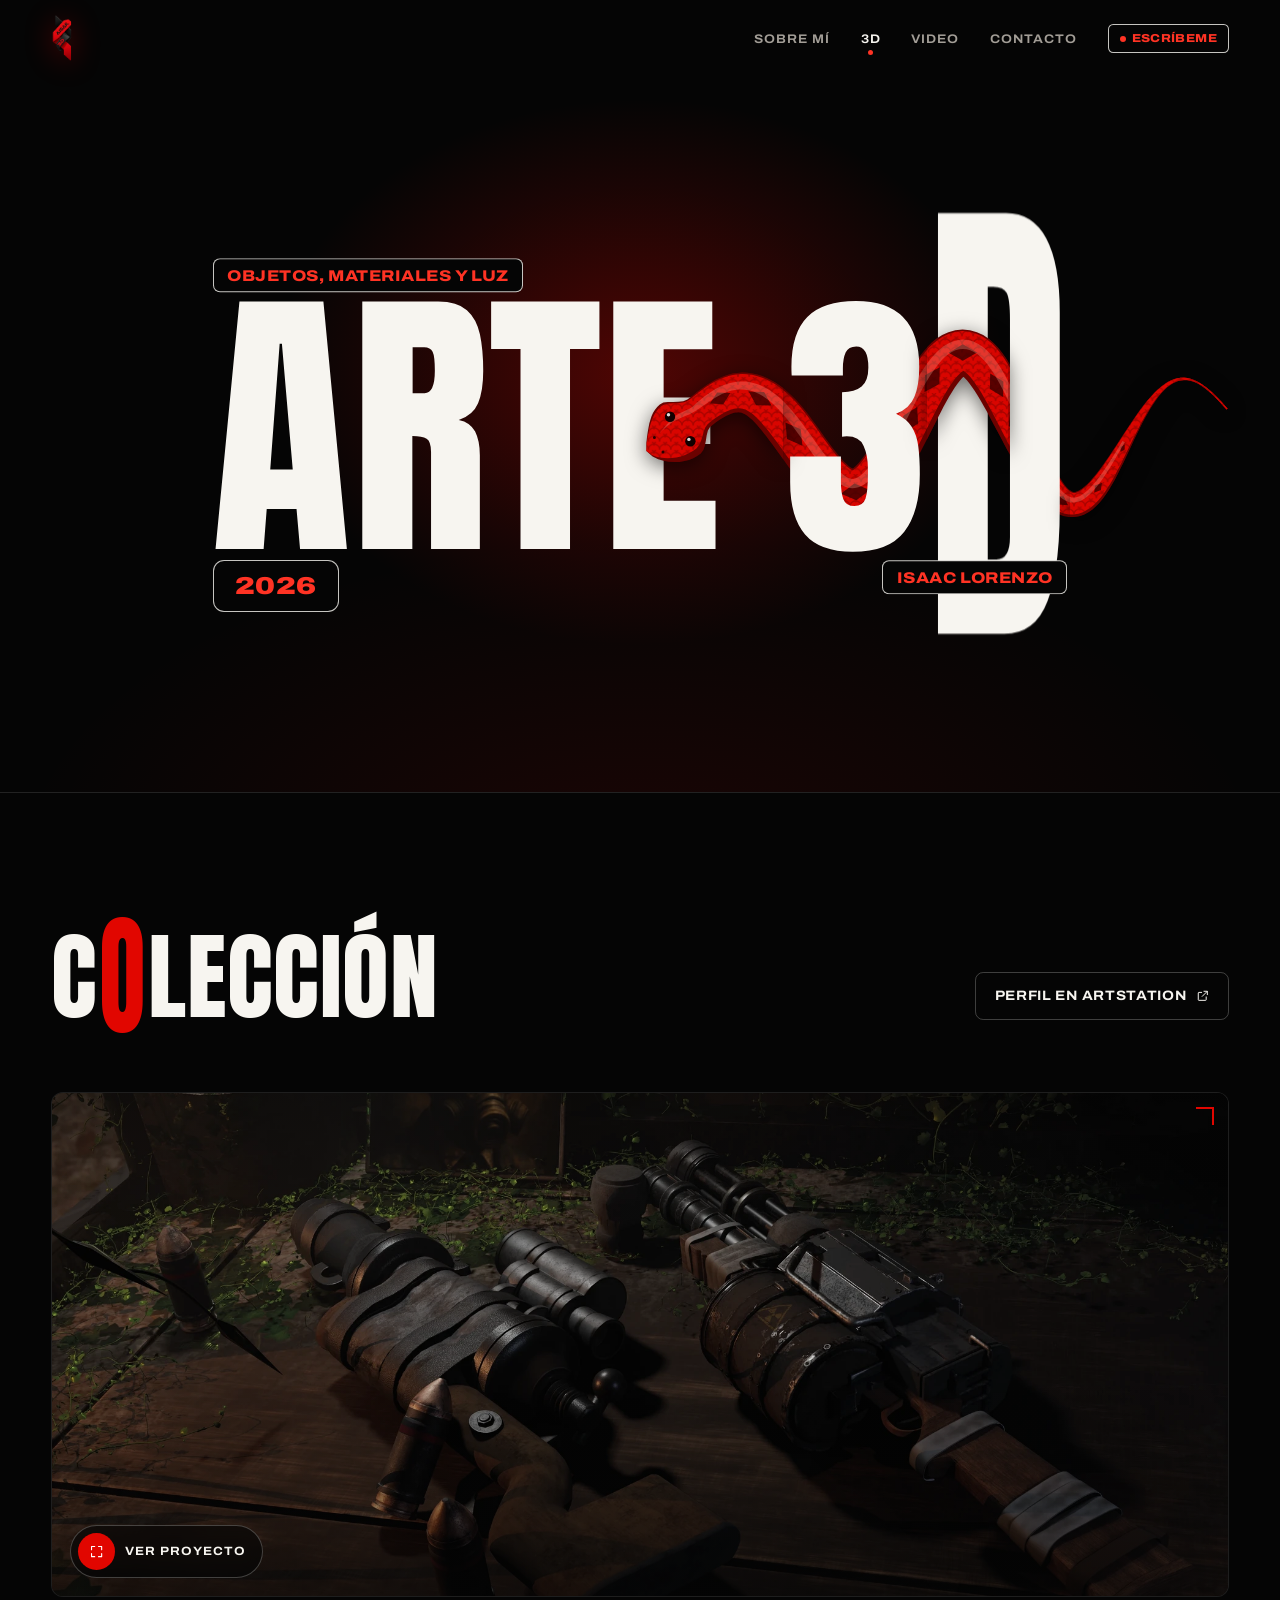
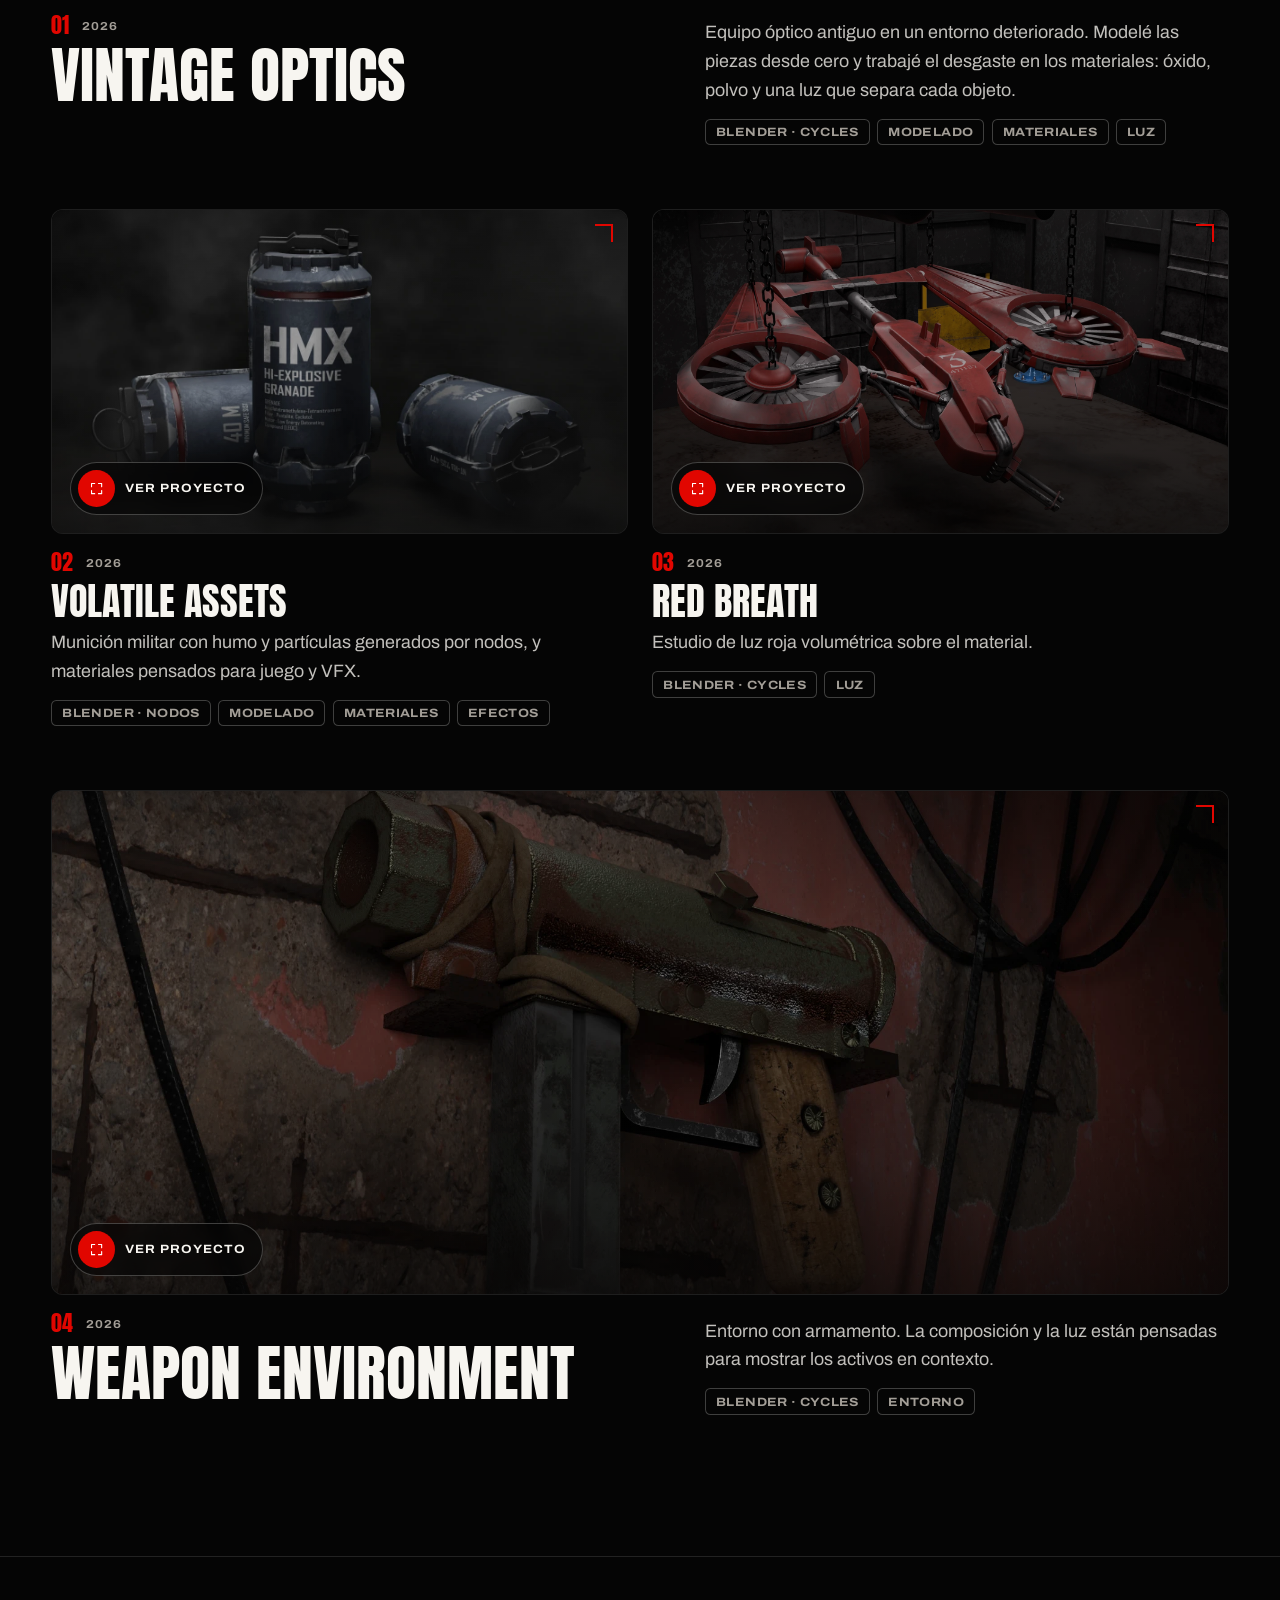
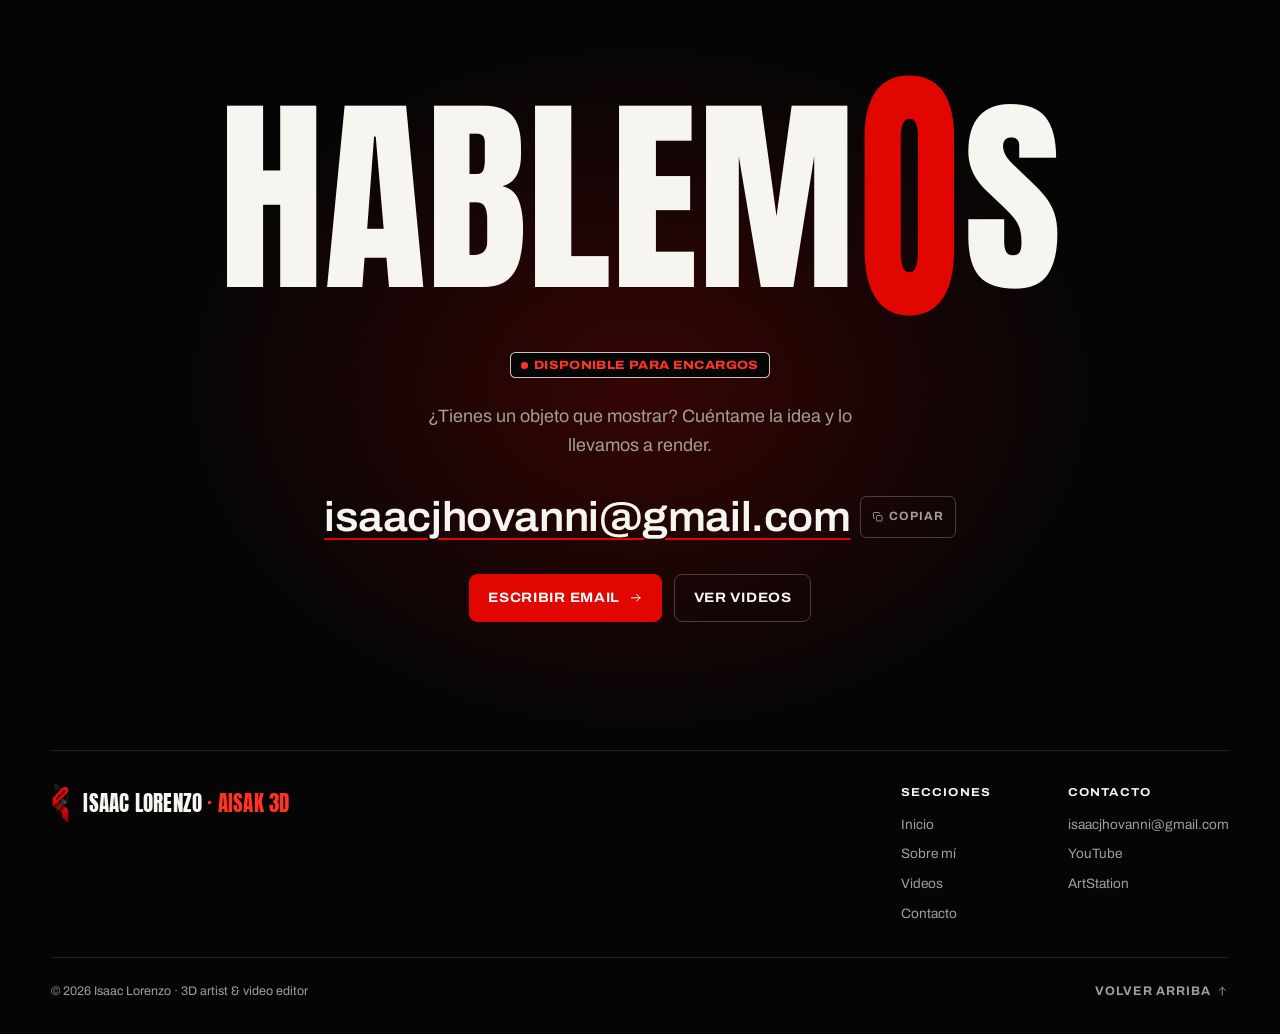
==== 3d.html @ 0a852e7e "Proyectos al instante y CSS/JS versionados - La web lee data/projects.json desde la API de GitHub: l" ====
<!DOCTYPE html>
<html lang="es">
<head>
<meta charset="UTF-8" />
<meta name="viewport" content="width=device-width, initial-scale=1" />
<title>Arte 3D — Isaac Lorenzo | AISAK 3D</title>
<meta name="description" content="Arte 3D de Isaac Lorenzo (AISAK 3D): renders de objetos, materiales e iluminación hechos en Blender." />
<meta name="theme-color" content="#050505" />
<meta property="og:type" content="website" />
<meta property="og:title" content="Arte 3D — Isaac Lorenzo" />
<meta property="og:description" content="Objetos, materiales y luz. Renders de AISAK 3D." />
<link rel="icon" type="image/png" href="assets/favicon.png" />
<link rel="preconnect" href="https://fonts.googleapis.com" />
<link rel="preconnect" href="https://fonts.gstatic.com" crossorigin />
<link href="https://fonts.googleapis.com/css2?family=Anton&display=block" rel="stylesheet" />
<link href="https://fonts.googleapis.com/css2?family=Archivo:wdth,wght@62..125,100..900&display=swap" rel="stylesheet" />
<link rel="stylesheet" href="styles.css?v=5" />
</head>
<body>

<svg width="0" height="0" style="position:absolute" aria-hidden="true" focusable="false">
  <symbol id="i-arrow" viewBox="0 0 24 24"><path d="M4.5 12h15M13.5 6l6 6-6 6"/></symbol>
  <symbol id="i-up" viewBox="0 0 24 24"><path d="M12 19.5v-15M6 10.5l6-6 6 6"/></symbol>
  <symbol id="i-ext" viewBox="0 0 24 24"><path d="M14 4h6v6M20 4l-9 9M18 14v5a1 1 0 0 1-1 1H5a1 1 0 0 1-1-1V7a1 1 0 0 1 1-1h5"/></symbol>
  <symbol id="i-copy" viewBox="0 0 24 24"><rect x="9" y="9" width="11" height="11" rx="2"/><path d="M5 15H4.5A1.5 1.5 0 0 1 3 13.5v-9A1.5 1.5 0 0 1 4.5 3h9A1.5 1.5 0 0 1 15 4.5V5"/></symbol>
  <symbol id="i-play" viewBox="0 0 24 24"><path d="M7.5 4.8v14.4L19.5 12z"/></symbol>
  <symbol id="i-expand" viewBox="0 0 24 24"><path d="M4 9V4h5M20 9V4h-5M4 15v5h5M20 15v5h-5"/></symbol>
  <symbol id="i-close" viewBox="0 0 24 24"><path d="M6 6l12 12M18 6L6 18"/></symbol>
  <symbol id="i-prev" viewBox="0 0 24 24"><path d="M14.5 6l-6 6 6 6"/></symbol>
  <symbol id="i-next" viewBox="0 0 24 24"><path d="M9.5 6l6 6-6 6"/></symbol>
  <symbol id="i-check" viewBox="0 0 24 24"><path d="M5 12.5l4.5 4.5L19 7.5"/></symbol>
</svg>

<a class="skip-link" href="#main">Saltar al contenido</a>

<header class="hdr" id="hdr">
  <a class="hdr__mark" href="index.html" aria-label="Isaac Lorenzo — inicio">
    <img src="assets/logo-sm.png" alt="" width="23" height="46" />
  </a>
  <nav aria-label="Principal">
    <ul class="hdr__nav">
      <li><a class="hdr__link" href="index.html#sobre-mi">Sobre mí</a></li>
      <li><a class="hdr__link is-active" href="3d.html" aria-current="page">3D</a></li>
      <li><a class="hdr__link" href="videos.html">Video</a></li>
      <li><a class="hdr__link" href="#contacto">Contacto</a></li>
      <li><a class="pill hdr__cta" href="#contacto"><span class="pill__dot" aria-hidden="true"></span>Escríbeme</a></li>
    </ul>
  </nav>
</header>

<main id="main">

  <section id="top" class="cover cover--sub" aria-labelledby="sub-title">
    <h1 id="sub-title" class="poster" data-snake style="--poster-w: 2.98" aria-label="Arte 3D">
      <span class="poster__word" aria-hidden="true">
        <span class="ch" style="--i:0">A</span><span class="ch" style="--i:1">R</span><span class="ch" style="--i:2">T</span><span class="ch" style="--i:3">E</span><span class="ch ch--space"></span><span class="ch" style="--i:4">3</span><span class="ch ch--tall" style="--i:5">D</span>
      </span>
      <span class="pill poster__pill poster__pill--tl" aria-hidden="true">Objetos, materiales y luz</span>
      <span class="pill pill--year poster__pill poster__pill--bl" aria-hidden="true" data-year>2026</span>
      <span class="pill poster__pill poster__pill--br" aria-hidden="true">Isaac Lorenzo</span>
    </h1>
  </section>

  <!-- RENDERS: se cargan de data/projects.json (añádelos desde admin.html) -->
  <section id="renders" class="section" aria-labelledby="renders-title">
    <div class="wrap">
      <div class="sec-head">
        <h2 id="renders-title" class="title">C<span class="tall">o</span>lección</h2>
        <div class="sec-head__side">
          <a class="btn" href="https://www.artstation.com/isazz_jv" target="_blank" rel="noopener">Perfil en ArtStation <svg class="icon" aria-hidden="true"><use href="#i-ext"/></svg><span class="sr-only">(abre en una pestaña nueva)</span></a>
        </div>
      </div>
      <div class="filters" data-filters="3d" role="group" aria-label="Filtrar por categoría" hidden></div>
      <div class="works" data-projects="3d"><noscript><p class="works-empty">Activa JavaScript para ver los proyectos, o míralos en <a href="https://www.youtube.com/@Ekko-Sound">YouTube</a> y <a href="https://www.artstation.com/isazz_jv">ArtStation</a>.</p></noscript></div>
    </div>
  </section>

  <section id="contacto" class="contact" aria-labelledby="contact-title">
    <div class="wrap">
      <h2 id="contact-title" class="contact__title">Hablem<span class="tall">o</span>s</h2>
      <div class="contact__body">
        <span class="pill"><span class="pill__dot" aria-hidden="true"></span>Disponible para encargos</span>
        <p>¿Tienes un objeto que mostrar? Cuéntame la idea y lo llevamos a render.</p>
        <div class="mail">
          <a class="mail__link" href="mailto:isaacjhovanni@gmail.com">isaacjhovanni@gmail.com</a>
          <button class="copy" type="button" data-copy="isaacjhovanni@gmail.com"><svg class="icon" aria-hidden="true"><use href="#i-copy"/></svg><span data-copy-label aria-live="polite">Copiar</span></button>
        </div>
        <div class="btn-row">
          <a class="btn btn--red" href="mailto:isaacjhovanni@gmail.com?subject=Pieza%203D%20para%20Isaac">Escribir email <svg class="icon" aria-hidden="true"><use href="#i-arrow"/></svg></a>
          <a class="btn" href="videos.html">Ver videos</a>
        </div>
      </div>
      <footer class="foot">
        <div class="foot__top">
          <a class="foot__brand" href="#top"><img src="assets/logo-sm.png" alt="" width="20" height="40" /><span>Isaac Lorenzo <span>· AISAK 3D</span></span></a>
          <div class="foot__cols">
            <nav class="foot__col" aria-label="Secciones">
              <h2>Secciones</h2>
              <a href="index.html">Inicio</a><a href="index.html#sobre-mi">Sobre mí</a><a href="videos.html">Videos</a><a href="#contacto">Contacto</a>
            </nav>
            <div class="foot__col">
              <h2>Contacto</h2>
              <a href="mailto:isaacjhovanni@gmail.com">isaacjhovanni@gmail.com</a>
              <a href="https://www.youtube.com/@Ekko-Sound" target="_blank" rel="noopener">YouTube</a>
              <a href="https://www.artstation.com/isazz_jv" target="_blank" rel="noopener">ArtStation</a>
            </div>
          </div>
        </div>
        <div class="foot__bottom">
          <span>© <span data-year>2026</span> Isaac Lorenzo · 3D artist &amp; video editor</span>
          <a class="foot__up" href="#top">Volver arriba <svg class="icon" aria-hidden="true"><use href="#i-up"/></svg></a>
        </div>
      </footer>
    </div>
  </section>

</main>

<script src="assets/site.js?v=5" defer></script>
<script src="assets/projects.js?v=5" defer></script>
</body>
</html>
---- styles.css ----
/* ============================================================
   AISAK 3D — Estilo compartido (estética póster)
   Negro + resplandor rojo + Anton ultracondensada + píldoras.
   Ver DESIGN.md para tokens y firma visual.
   ============================================================ */
:root {
  --bg:       #050505;
  --surface:  #0e0e0e;
  --surface-2:#151515;
  --fg:       #F7F5F0;
  --muted:    #A39E97;
  --red:      #E10600;
  --red-ink:  #FF3324;
  --red-deep: #5c0300;
  --line:     rgba(247, 245, 240, .12);
  --line-2:   rgba(247, 245, 240, .24);

  --f-display: 'Anton', 'Archivo', sans-serif;
  --f-body:    'Archivo', system-ui, sans-serif;

  --gutter: clamp(1rem, 4vw, 3.5rem);
  --max: 1440px;
  --r: 12px;
  --ease: cubic-bezier(.16, 1, .3, 1);
  --hdr-h: 76px;
}

*, *::before, *::after { box-sizing: border-box; margin: 0; padding: 0; }
[hidden] { display: none !important; }
html { scroll-behavior: smooth; scroll-padding-top: var(--hdr-h); color-scheme: dark; }
body {
  background: var(--bg);
  color: var(--fg);
  font-family: var(--f-body);
  font-size: clamp(1rem, .96rem + .2vw, 1.125rem);
  line-height: 1.6;
  -webkit-font-smoothing: antialiased;
  overflow-x: clip;
}
a { color: inherit; text-decoration: none; }
button { font: inherit; color: inherit; background: none; border: 0; cursor: pointer; }
img, svg, video, iframe { display: block; max-width: 100%; }
ul, ol { list-style: none; }
::selection { background: var(--red); color: #fff; }
:focus-visible { outline: 2px solid var(--red-ink); outline-offset: 3px; border-radius: 4px; }
html { scrollbar-color: #3a3a3a var(--bg); }
::-webkit-scrollbar { width: 10px; }
::-webkit-scrollbar-track { background: var(--bg); }
::-webkit-scrollbar-thumb { background: #2c2c2c; border-radius: 10px; border: 2px solid var(--bg); }
::-webkit-scrollbar-thumb:hover { background: var(--red-deep); }

.icon { width: 1em; height: 1em; flex: none; fill: none; stroke: currentColor; stroke-width: 1.75; stroke-linecap: round; stroke-linejoin: round; }
.icon--fill { fill: currentColor; stroke: none; }
.sr-only { position: absolute; width: 1px; height: 1px; overflow: hidden; clip: rect(0 0 0 0); white-space: nowrap; }
.skip-link {
  position: absolute; left: 1rem; top: -4rem; z-index: 100;
  background: var(--red); color: #fff; padding: .7rem 1rem; border-radius: 8px;
  font-weight: 700; font-size: .85rem; text-transform: uppercase; letter-spacing: .06em;
}
.skip-link:focus { top: 1rem; }

.wrap { width: 100%; max-width: var(--max); margin-inline: auto; }

/* ============ PÍLDORAS Y BOTONES ============ */
.pill {
  display: inline-flex; align-items: center; gap: .5em;
  padding: .55em .85em .5em;
  border: 1px solid rgba(247, 245, 240, .8);
  border-radius: .45em;
  background: var(--bg);
  color: var(--red-ink);
  font-family: var(--f-body); font-weight: 800; font-stretch: 115%;
  font-size: .75rem; line-height: 1; letter-spacing: .03em; text-transform: uppercase;
  white-space: nowrap;
}
.pill--muted { color: var(--muted); border-color: var(--line-2); font-weight: 700; }
.pill--year { font-weight: 900; font-stretch: 125%; letter-spacing: .02em; }
.pill__dot { width: .55em; height: .55em; border-radius: 50%; background: var(--red-ink); }

.btn {
  display: inline-flex; align-items: center; justify-content: center; gap: .7em;
  min-height: 3rem; padding: .85em 1.35em;
  border: 1px solid var(--line-2); border-radius: .6em;
  font-weight: 700; font-stretch: 110%; font-size: .85rem; letter-spacing: .05em; text-transform: uppercase;
  transition: background .25s var(--ease), border-color .25s var(--ease), color .25s var(--ease), transform .25s var(--ease);
}
.btn .icon { transition: transform .35s var(--ease); }
.btn:hover { border-color: var(--fg); }
.btn:hover .icon { transform: translateX(.25em); }
.btn:active { transform: translateY(1px); }
.btn--red { background: var(--red); border-color: var(--red); color: #fff; }
.btn--red:hover { background: #B30400; border-color: #B30400; }
.btn-row { display: flex; flex-wrap: wrap; gap: .75rem; }

/* ============ HEADER ============ */
.hdr {
  position: fixed; inset: 0 0 auto; z-index: 50;
  height: var(--hdr-h);
  display: flex; align-items: center; justify-content: space-between; gap: 1rem;
  padding-inline: var(--gutter);
  border-bottom: 1px solid transparent;
  transition: background .35s var(--ease), border-color .35s var(--ease);
}
.hdr--scrolled {
  background: rgba(5, 5, 5, .82);
  -webkit-backdrop-filter: blur(14px) saturate(140%);
  backdrop-filter: blur(14px) saturate(140%);
  border-bottom-color: var(--line);
}
.hdr__mark { display: inline-flex; align-items: center; gap: .75rem; }
.hdr__mark img { height: 46px; width: auto; filter: drop-shadow(0 4px 14px rgba(225, 6, 0, .35)); }
.hdr__nav { display: flex; align-items: center; gap: clamp(1rem, 2.4vw, 2.25rem); }
.hdr__link {
  position: relative; padding-block: .4rem;
  font-weight: 650; font-stretch: 110%; font-size: .78rem; letter-spacing: .08em; text-transform: uppercase;
  color: var(--muted); transition: color .2s var(--ease);
}
.hdr__link:hover { color: var(--fg); }
.hdr__link.is-active { color: var(--fg); }
.hdr__link.is-active::before {
  content: ''; position: absolute; left: 50%; bottom: -.15rem; width: 5px; height: 5px; margin-left: -2.5px;
  border-radius: 50%; background: var(--red-ink);
}
.hdr__cta { font-size: .72rem; padding: .7em .95em .65em; transition: background .25s var(--ease), color .25s var(--ease); }
.hdr__cta:hover { background: var(--red); color: #fff; border-color: var(--red); }

/* ============ PALABRA-PÓSTER (portada y heroes) ============ */
.cover {
  position: relative; min-height: 100svh; overflow: hidden;
  display: grid; grid-template-rows: 1fr auto; align-items: center; justify-items: center;
  padding: calc(var(--hdr-h) + 2rem) var(--gutter) clamp(1.5rem, 4vw, 2.75rem);
  isolation: isolate;
}
.cover::before {
  content: ''; position: absolute; inset: 0; z-index: -1; pointer-events: none;
  background:
    radial-gradient(38% 46% at 50% 47%, rgba(225, 6, 0, .34), rgba(225, 6, 0, .1) 50%, transparent 75%),
    radial-gradient(70% 60% at 50% 110%, rgba(225, 6, 0, .1), transparent 70%);
}
.cover--sub { min-height: 88svh; }

.poster {
  position: relative;
  font-family: var(--f-display); font-weight: 400;
  font-size: min(calc(92vw / 4.36), 27svh);
  line-height: .86;
  text-transform: uppercase;
  color: var(--fg);
  user-select: none;
}
.cover--sub .poster { font-size: min(calc(90vw / var(--poster-w, 3)), 32svh); }
.poster__word { position: relative; z-index: 2; display: flex; align-items: center; white-space: nowrap; }
.ch { display: inline-block; }
.ch--tall { scale: 1 1.7; }
.ch--space { width: .22em; }
.poster__pill { position: absolute; z-index: 4; font-size: clamp(.7rem, .054em, 1.15rem); }
.poster__pill--tl { left: .2%; top: 0; translate: 0 -135%; }
.poster__pill--bl { left: .2%; bottom: 0; translate: 0 115%; font-size: clamp(.8rem, .085em, 1.9rem); }
.poster__pill--br { right: .2%; bottom: 0; translate: 0 125%; }

.snake { position: absolute; left: 0; top: 0; overflow: visible; pointer-events: none; }
.snake--back { z-index: 1; }
.snake--front { z-index: 3; filter: drop-shadow(0 .02em .035em rgba(0, 0, 0, .55)); }

.poster.is-intro .ch { animation: chIn 1s var(--ease) both; animation-delay: calc(var(--i, 0) * 45ms + 120ms); }
@keyframes chIn { from { translate: 0 18%; opacity: 0; filter: blur(8px); } }
.poster.is-intro .poster__pill { animation: pillIn .8s var(--ease) both; animation-delay: .75s; }
@keyframes pillIn { from { opacity: 0; } }

.cover__foot {
  width: 100%; max-width: var(--max);
  display: flex; align-items: flex-end; justify-content: space-between; gap: 1.5rem 3rem; flex-wrap: wrap;
}
.cover__lead { max-width: 40ch; color: var(--muted); font-size: clamp(.95rem, .9rem + .3vw, 1.1rem); }
.cover__lead strong { color: var(--fg); font-weight: 600; }
.back-link { display: inline-flex; align-items: center; gap: .5em; color: var(--muted); font-weight: 650; font-size: .8rem; letter-spacing: .08em; text-transform: uppercase; transition: color .2s; }
.back-link:hover { color: var(--fg); }
.back-link .icon { rotate: 180deg; }

/* ============ SECCIONES ============ */
.section { position: relative; padding: clamp(5rem, 11vw, 9.5rem) var(--gutter); border-top: 1px solid var(--line); }
.sec-head {
  display: flex; align-items: flex-end; justify-content: space-between; gap: 1.25rem 2rem; flex-wrap: wrap;
  margin-bottom: clamp(2.5rem, 6vw, 4.5rem);
}
.title {
  font-family: var(--f-display); font-weight: 400;
  font-size: clamp(3.1rem, 1.6rem + 7vw, 6rem);
  line-height: .9; text-transform: uppercase; letter-spacing: .005em;
  text-wrap: balance;
}
.tall { display: inline-block; scale: 1 1.38; color: var(--red); margin-inline: .015em; }
.sec-head__side { display: flex; flex-direction: column; align-items: flex-end; gap: .75rem; max-width: 34ch; text-align: right; }
.sec-head__side p { color: var(--muted); font-size: .95rem; line-height: 1.55; }

/* ============ SOBRE MÍ ============ */
.about { display: grid; grid-template-columns: minmax(0, 5fr) minmax(0, 7fr); gap: clamp(2rem, 5vw, 5rem); align-items: start; }
.portrait {
  position: relative; aspect-ratio: 4 / 5; overflow: hidden;
  border: 1px solid var(--line); border-radius: var(--r);
  background: radial-gradient(60% 50% at 50% 48%, rgba(225, 6, 0, .32), transparent 72%), var(--surface);
  display: grid; place-items: center;
}
.portrait > img:not(.portrait__logo) { position: absolute; inset: 0; width: 100%; height: 100%; object-fit: cover; object-position: 50% 30%; }
.portrait__logo { height: 62%; width: auto; filter: drop-shadow(0 18px 40px rgba(225, 6, 0, .35)); }
.portrait .pill { position: absolute; bottom: 1rem; }
.portrait .pill:first-of-type { left: 1rem; }
.portrait .pill:last-of-type { right: 1rem; }
.about__lead {
  font-weight: 500; font-stretch: 105%;
  font-size: clamp(1.45rem, 1.1rem + 1.5vw, 2.35rem); line-height: 1.24; letter-spacing: -.015em;
  max-width: 24ch; text-wrap: balance;
}
.about__lead em { font-style: normal; color: var(--red-ink); }
.about__text { display: grid; gap: 1rem; margin-top: 1.75rem; max-width: 62ch; color: rgba(247, 245, 240, .82); }
.facts { margin-top: 2.25rem; display: grid; grid-template-columns: repeat(2, minmax(0, 1fr)); border-top: 1px solid var(--line); }
.facts > div { padding: 1rem 1rem 1rem 0; border-bottom: 1px solid var(--line); }
.facts dt { font-size: .72rem; font-weight: 700; font-stretch: 112%; letter-spacing: .08em; text-transform: uppercase; color: var(--muted); }
.facts dd { margin-top: .25rem; font-weight: 600; overflow-wrap: anywhere; }
.facts dd a { text-decoration: underline; text-decoration-color: var(--red); text-underline-offset: .2em; }
.facts dd a:hover { color: var(--red-ink); }
.tools { display: flex; flex-wrap: wrap; gap: .5rem; margin-top: 1.75rem; }
.about .btn-row { margin-top: 2rem; }

/* ============ PUERTAS 3D / VIDEO ============ */
.doors { display: grid; grid-template-columns: 1fr 1fr; gap: clamp(1rem, 2vw, 1.5rem); }
.door {
  position: relative; isolation: isolate; overflow: hidden;
  min-height: clamp(22rem, 48vw, 36rem);
  display: flex; flex-direction: column; justify-content: space-between; gap: 2rem;
  padding: clamp(1.25rem, 3vw, 2.25rem);
  border: 1px solid var(--line); border-radius: var(--r); background: var(--surface);
  transition: border-color .4s var(--ease);
}
.door__bg { position: absolute; inset: 0; z-index: -2; width: 100%; height: 100%; object-fit: cover; opacity: .55; transition: transform 1.2s var(--ease), opacity .6s var(--ease); }
.door::after { content: ''; position: absolute; inset: 0; z-index: -1; background: linear-gradient(180deg, rgba(5, 5, 5, .2), rgba(5, 5, 5, .25) 40%, rgba(5, 5, 5, .92)); }
.door:hover { border-color: var(--line-2); }
.door:hover .door__bg { transform: scale(1.045); opacity: .75; }
.door__top { display: flex; justify-content: space-between; gap: 1rem; flex-wrap: wrap; }
.door__title { font-family: var(--f-display); font-size: clamp(3.4rem, 2rem + 6vw, 7.5rem); line-height: .86; text-transform: uppercase; margin-bottom: .22em; }
.door__bottom { display: flex; align-items: flex-end; justify-content: space-between; gap: 1rem; }
.door__desc { max-width: 34ch; color: rgba(247, 245, 240, .78); font-size: .98rem; }
.door__go {
  flex: none; display: grid; place-items: center; width: 3.5rem; height: 3.5rem; border-radius: 50%;
  border: 1px solid var(--line-2); font-size: 1.25rem; transition: background .3s var(--ease), border-color .3s var(--ease), rotate .4s var(--ease);
}
.door:hover .door__go { background: var(--red); border-color: var(--red); rotate: -45deg; }

/* ============ PROYECTOS (tarjetas generadas por assets/projects.js) ============ */
.works { display: grid; grid-template-columns: repeat(2, minmax(0, 1fr)); gap: clamp(3rem, 5vw, 4.5rem) clamp(1rem, 2vw, 1.5rem); }
.work { min-width: 0; }
.work--wide { grid-column: 1 / -1; }
.work__media {
  position: relative; isolation: isolate; display: block; width: 100%; aspect-ratio: 16 / 9; overflow: hidden;
  border: 1px solid var(--line); border-radius: var(--r); background: #000;
  transition: border-color .4s var(--ease);
}
.work--wide .work__media { aspect-ratio: 21 / 9; }
.work__media img { width: 100%; height: 100%; object-fit: cover; filter: brightness(.86) saturate(.92); transition: transform 1.2s var(--ease), filter .6s var(--ease); }
.work__media::after { content: ''; position: absolute; inset: 0; z-index: 1; background: linear-gradient(180deg, rgba(5, 5, 5, .35), transparent 30%, transparent 55%, rgba(5, 5, 5, .6)); pointer-events: none; }
.work__media::before {
  content: ''; position: absolute; z-index: 2; top: 14px; right: 14px; width: 18px; height: 18px;
  border: 0 solid var(--red); border-top-width: 2px; border-right-width: 2px; pointer-events: none;
  transition: translate .5s var(--ease);
}
.work__badge { position: absolute; z-index: 2; top: clamp(.75rem, 1.6vw, 1.1rem); left: clamp(.75rem, 1.6vw, 1.1rem); }
.work__cue {
  position: absolute; z-index: 2; left: clamp(.75rem, 1.6vw, 1.1rem); bottom: clamp(.75rem, 1.6vw, 1.1rem);
  display: inline-flex; align-items: center; gap: .65rem;
  padding: .45rem 1rem .45rem .45rem; border-radius: 999px;
  background: rgba(5, 5, 5, .66); border: 1px solid var(--line-2);
  -webkit-backdrop-filter: blur(8px); backdrop-filter: blur(8px);
  font-weight: 700; font-stretch: 110%; font-size: .75rem; letter-spacing: .08em; text-transform: uppercase;
  transition: background .3s var(--ease), border-color .3s var(--ease);
}
.work__cue-ico { display: grid; place-items: center; width: 2.3rem; height: 2.3rem; border-radius: 50%; background: var(--red); color: #fff; font-size: .95rem; }
.work__media:hover, .work__media:focus-visible { border-color: var(--line-2); }
.work__media:hover img, .work__media:focus-visible img { transform: scale(1.04); filter: brightness(1) saturate(1); }
.work__media:hover::before { translate: 4px -4px; }
.work__media:hover .work__cue, .work__media:focus-visible .work__cue { background: var(--red); border-color: var(--red); }
.work__media:focus-visible { outline-offset: 4px; }

.work__info { display: grid; gap: .55rem; margin-top: 1.15rem; }
.work__row { display: flex; align-items: center; gap: .8rem; }
.work__n { font-family: var(--f-display); font-size: 1.35rem; line-height: 1; color: var(--red); }
.work__meta { font-weight: 700; font-stretch: 112%; font-size: .72rem; letter-spacing: .1em; text-transform: uppercase; color: var(--muted); }
.work__title { font-family: var(--f-display); font-weight: 400; font-size: clamp(1.7rem, 1.2rem + 1.5vw, 2.6rem); line-height: .95; text-transform: uppercase; overflow-wrap: anywhere; text-wrap: balance; }
.work--wide .work__title { font-size: clamp(2.2rem, 1.3rem + 3.2vw, 4.4rem); }
.work__desc { max-width: 62ch; color: rgba(247, 245, 240, .78); display: -webkit-box; -webkit-line-clamp: 3; -webkit-box-orient: vertical; overflow: hidden; }
.work__tags { display: flex; flex-wrap: wrap; gap: .45rem; margin-top: .35rem; }
@media (min-width: 900px) {
  .work--wide .work__info { grid-template-columns: minmax(0, 1.15fr) minmax(0, 1fr); grid-template-areas: "row desc" "title desc" "title tags"; column-gap: clamp(2rem, 4vw, 4rem); align-items: start; }
  .work--wide .work__row { grid-area: row; }
  .work--wide .work__title { grid-area: title; }
  .work--wide .work__desc { grid-area: desc; margin-top: .2rem; }
  .work--wide .work__tags { grid-area: tags; align-self: start; }
}

.filters { display: flex; flex-wrap: wrap; gap: .5rem; margin: calc(clamp(2.5rem, 6vw, 4.5rem) * -.45) 0 clamp(2rem, 4vw, 3rem); }
.filter {
  display: inline-flex; align-items: center; gap: .45em; min-height: 2.5rem; padding: .55em .95em;
  border: 1px solid var(--line-2); border-radius: .5em;
  font-weight: 700; font-stretch: 110%; font-size: .76rem; letter-spacing: .06em; text-transform: uppercase; color: var(--muted);
  transition: background .25s var(--ease), border-color .25s var(--ease), color .25s var(--ease);
}
.filter span { color: var(--red-ink); font-variant-numeric: tabular-nums; }
.filter:hover { color: var(--fg); border-color: var(--fg); }
.filter[aria-pressed="true"] { background: var(--red); border-color: var(--red); color: #fff; }
.filter[aria-pressed="true"] span { color: #fff; }

.works-empty {
  grid-column: 1 / -1; display: grid; justify-items: center; gap: 1.25rem; padding: clamp(2.5rem, 6vw, 4rem) 1.5rem;
  border: 1px dashed var(--line-2); border-radius: var(--r); text-align: center; color: var(--muted);
}
.works-empty a:not(.btn) { color: var(--fg); text-decoration: underline; text-decoration-color: var(--red); text-underline-offset: .2em; }
.more { display: flex; justify-content: center; margin-top: clamp(2.5rem, 5vw, 4rem); }

/* ============ VISOR ============ */
html.has-viewer { overflow: hidden; }
.viewer {
  position: fixed; inset: 0; width: 100%; height: 100%; max-width: none; max-height: none; margin: 0; padding: 0; border: 0;
  background: rgba(5, 5, 5, .97); color: var(--fg);
  grid-template-columns: minmax(0, 1fr) min(27rem, 36vw);
}
.viewer[open] { display: grid; animation: viewerIn .4s var(--ease); }
.viewer::backdrop { background: rgba(0, 0, 0, .7); }
@keyframes viewerIn { from { opacity: 0; } }
.viewer__stage {
  position: relative; min-height: 0; display: grid; place-items: center; padding: clamp(1rem, 3vw, 2.5rem);
  background: radial-gradient(50% 55% at 50% 50%, rgba(225, 6, 0, .14), transparent 72%);
}
.viewer__img { max-width: 100%; max-height: calc(100dvh - 5rem); width: auto; height: auto; object-fit: contain; border-radius: 8px; animation: viewerIn .45s var(--ease); }
.viewer__frame { width: min(100%, calc((100dvh - 5rem) * 16 / 9)); aspect-ratio: 16 / 9; border-radius: 8px; overflow: hidden; background: #000; }
.viewer__frame iframe { width: 100%; height: 100%; border: 0; }
.viewer__info { min-height: 0; overflow: auto; display: flex; flex-direction: column; gap: 1.5rem; padding: 1.25rem clamp(1.25rem, 2.5vw, 2rem) 1.5rem; border-left: 1px solid var(--line); background: var(--bg); }
.viewer__top { display: flex; justify-content: space-between; align-items: center; gap: 1rem; }
.viewer__count { font-variant-numeric: tabular-nums; }
.viewer__close { display: grid; place-items: center; width: 2.9rem; height: 2.9rem; border-radius: 50%; border: 1px solid var(--line-2); font-size: 1.15rem; transition: background .25s var(--ease), border-color .25s var(--ease); }
.viewer__close:hover { background: var(--red); border-color: var(--red); }
.viewer__body { flex: 1; display: grid; gap: 1rem; align-content: start; justify-items: start; }
.viewer__title { font-family: var(--f-display); font-weight: 400; font-size: clamp(2rem, 1.4rem + 2vw, 3.4rem); line-height: .92; text-transform: uppercase; overflow-wrap: anywhere; }
.viewer__desc { color: rgba(247, 245, 240, .8); }
.viewer__link { margin-top: .5rem; }
.viewer__nav { display: flex; gap: .75rem; }
.viewer__nav .btn { flex: 1; padding-inline: 1rem; }
.viewer__nav [data-v="prev"]:hover .icon { transform: translateX(-.25em); }
@media (max-width: 860px) {
  .viewer { grid-template-columns: 1fr; grid-template-rows: auto auto; overflow: auto; }
  .viewer__stage { padding: 4.25rem .75rem 1rem; }
  .viewer__img { max-height: 62dvh; }
  .viewer__frame { width: 100%; }
  .viewer__info { overflow: visible; border-left: 0; border-top: 1px solid var(--line); }
  .viewer__close { position: fixed; top: .75rem; right: .75rem; z-index: 3; background: rgba(5, 5, 5, .8); }
}

/* ============ SERVICIOS ============ */
.svc-list { border-top: 1px solid var(--line); }
.svc {
  display: grid; grid-template-columns: minmax(0, 5fr) minmax(0, 4fr) minmax(0, 3fr); gap: 1rem 2.5rem; align-items: baseline;
  padding: clamp(1.5rem, 3vw, 2.5rem) 0; border-bottom: 1px solid var(--line);
  transition: padding-left .5s var(--ease);
}
.svc h3 { font-family: var(--f-display); font-weight: 400; font-size: clamp(2.1rem, 1.4rem + 3vw, 4rem); line-height: .92; text-transform: uppercase; transition: color .3s var(--ease); }
.svc p { color: var(--muted); max-width: 44ch; }
.svc ul { display: flex; flex-wrap: wrap; gap: .45rem; justify-content: flex-end; }
.svc:hover { padding-left: clamp(0rem, 1.5vw, 1.25rem); }
.svc:hover h3 { color: var(--red-ink); }

/* ============ TICKER ============ */
.ticker { overflow: hidden; border-top: 1px solid var(--line); padding-block: clamp(1rem, 2.5vw, 1.75rem); }
.ticker__track { display: flex; width: max-content; animation: ticker 38s linear infinite; }
.ticker:hover .ticker__track { animation-play-state: paused; }
.ticker__item {
  display: inline-flex; align-items: center; gap: clamp(1.25rem, 3vw, 2.5rem); padding-right: clamp(1.25rem, 3vw, 2.5rem);
  font-family: var(--f-display); font-size: clamp(2rem, 1.2rem + 3.5vw, 4.25rem); line-height: 1; text-transform: uppercase; white-space: nowrap;
}
.ticker__item:nth-child(even) { color: transparent; -webkit-text-stroke: 1px rgba(247, 245, 240, .7); }
.ticker__item::after { content: ''; width: .22em; height: .22em; background: var(--red); border-radius: 2px; rotate: 45deg; }
@keyframes ticker { to { transform: translateX(-50%); } }

/* ============ PROCESO ============ */
.steps { display: grid; grid-template-columns: repeat(4, minmax(0, 1fr)); gap: clamp(1.5rem, 3vw, 2.5rem); counter-reset: step; }
.step { position: relative; padding-top: 2.25rem; border-top: 1px solid var(--line-2); }
.step::before { content: ''; position: absolute; top: -6px; left: 0; width: 11px; height: 11px; border-radius: 50%; background: var(--bg); border: 2px solid var(--red); }
.step:first-child::before { background: var(--red); }
.step__n { font-family: var(--f-display); font-size: 2.6rem; line-height: 1; color: var(--red); }
.step h3 { margin-top: .9rem; font-weight: 800; font-stretch: 112%; font-size: 1.05rem; letter-spacing: .03em; text-transform: uppercase; }
.step p { margin-top: .5rem; color: var(--muted); font-size: .95rem; }

/* ============ CONTACTO + FOOTER ============ */
.contact { position: relative; overflow: hidden; padding: clamp(5.5rem, 12vw, 10rem) var(--gutter) 2rem; border-top: 1px solid var(--line); isolation: isolate; }
.contact::before { content: ''; position: absolute; inset: 0; z-index: -1; background: radial-gradient(50% 45% at 50% 40%, rgba(225, 6, 0, .22), transparent 72%); pointer-events: none; }
.contact__title {
  font-family: var(--f-display); font-weight: 400;
  font-size: clamp(4.5rem, 2rem + 14vw, 15rem); line-height: .84; text-transform: uppercase; text-align: center;
}
.contact__title .tall { scale: 1 1.3; }
.contact__body { display: grid; justify-items: center; gap: 1.5rem; margin-top: clamp(2.5rem, 5vw, 4rem); text-align: center; }
.contact__body > p { max-width: 46ch; color: var(--muted); }
.contact__body .btn-row { justify-content: center; }
.mail {
  display: inline-flex; align-items: center; gap: .6rem; flex-wrap: wrap; justify-content: center;
}
.mail__link {
  font-weight: 600; font-stretch: 105%; font-size: clamp(1.25rem, .8rem + 2.4vw, 2.6rem); letter-spacing: -.01em;
  text-decoration: underline; text-decoration-color: var(--red); text-decoration-thickness: 2px; text-underline-offset: .18em;
  overflow-wrap: anywhere; transition: color .2s;
}
.mail__link:hover { color: var(--red-ink); }
.copy {
  display: inline-flex; align-items: center; gap: .45em; min-height: 2.6rem; padding: .55em .9em;
  border: 1px solid var(--line-2); border-radius: .55em;
  font-weight: 700; font-size: .75rem; letter-spacing: .08em; text-transform: uppercase; color: var(--muted);
  transition: color .2s, border-color .2s;
}
.copy:hover { color: var(--fg); border-color: var(--fg); }
.copy.is-done { color: var(--red-ink); border-color: var(--red-ink); }

.foot { margin-top: clamp(5rem, 10vw, 8rem); padding-top: 2rem; border-top: 1px solid var(--line); display: grid; gap: 2rem; font-size: .85rem; color: var(--muted); }
.foot__top { display: flex; justify-content: space-between; align-items: flex-start; gap: 2rem; flex-wrap: wrap; }
.foot__brand { display: inline-flex; align-items: center; gap: .8rem; color: var(--fg); font-family: var(--f-display); font-size: 1.3rem; text-transform: uppercase; letter-spacing: .01em; }
.foot__brand img { height: 40px; width: auto; }
.foot__brand span span { color: var(--red-ink); }
.foot__cols { display: flex; gap: clamp(2rem, 6vw, 5rem); flex-wrap: wrap; }
.foot__col { display: grid; gap: .5rem; align-content: start; }
.foot__col h2 { font-family: var(--f-body); font-size: .72rem; font-weight: 700; font-stretch: 112%; letter-spacing: .1em; text-transform: uppercase; color: var(--fg); margin-bottom: .25rem; }
.foot__col a { transition: color .2s; }
.foot__col a:hover { color: var(--red-ink); }
.foot__bottom { display: flex; justify-content: space-between; align-items: center; gap: 1rem; flex-wrap: wrap; padding-top: 1.5rem; border-top: 1px solid var(--line); font-size: .78rem; }
.foot__up { display: inline-flex; align-items: center; gap: .45em; font-weight: 700; letter-spacing: .08em; text-transform: uppercase; transition: color .2s; }
.foot__up:hover { color: var(--fg); }

/* ============ REVEAL (visible por defecto; site.js solo oculta lo que está bajo el pliegue) ============ */
.reveal-pre { opacity: 0; translate: 0 28px; }
.reveal-pre.is-in { opacity: 1; translate: 0 0; transition: opacity .9s var(--ease), translate 1s var(--ease); transition-delay: var(--d, 0ms); }

/* ============ RESPONSIVE ============ */
@media (max-width: 1000px) {
  .about { grid-template-columns: 1fr; }
  .portrait { max-width: 30rem; }
  .svc { grid-template-columns: 1fr; gap: .9rem; }
  .svc ul { justify-content: flex-start; }
  .steps { grid-template-columns: repeat(2, minmax(0, 1fr)); row-gap: 3rem; }
}
@media (max-width: 760px) {
  :root { --hdr-h: 64px; }
  .hdr__mark img { height: 38px; }
  .hdr__cta { display: none; }
  .hdr__nav { gap: .95rem; }
  .hdr__link { font-size: .72rem; letter-spacing: .05em; }
  .doors, .works { grid-template-columns: 1fr; }
  .work--wide .work__media { aspect-ratio: 16 / 9; }
  .sec-head__side { align-items: flex-start; text-align: left; }
  .facts { grid-template-columns: 1fr; }
  .cover__foot { flex-direction: column; align-items: flex-start; }
}
@media (max-width: 560px) {
  .poster__pill--tl { translate: 0 -150%; }
  .poster__pill--br { translate: 0 150%; }
  .steps { grid-template-columns: 1fr; }
  .cover__foot .btn-row { width: 100%; }
  .cover__foot .btn { flex: 1 1 auto; }
}
@media (max-width: 380px) {
  .hdr__nav { gap: .7rem; }
  .hdr__link { font-size: .7rem; letter-spacing: .02em; }
}

@media (prefers-reduced-motion: reduce) {
  html { scroll-behavior: auto; }
  *, *::before, *::after { animation: none !important; transition-duration: .01ms !important; }
  .reveal-pre { opacity: 1; translate: none; }
}
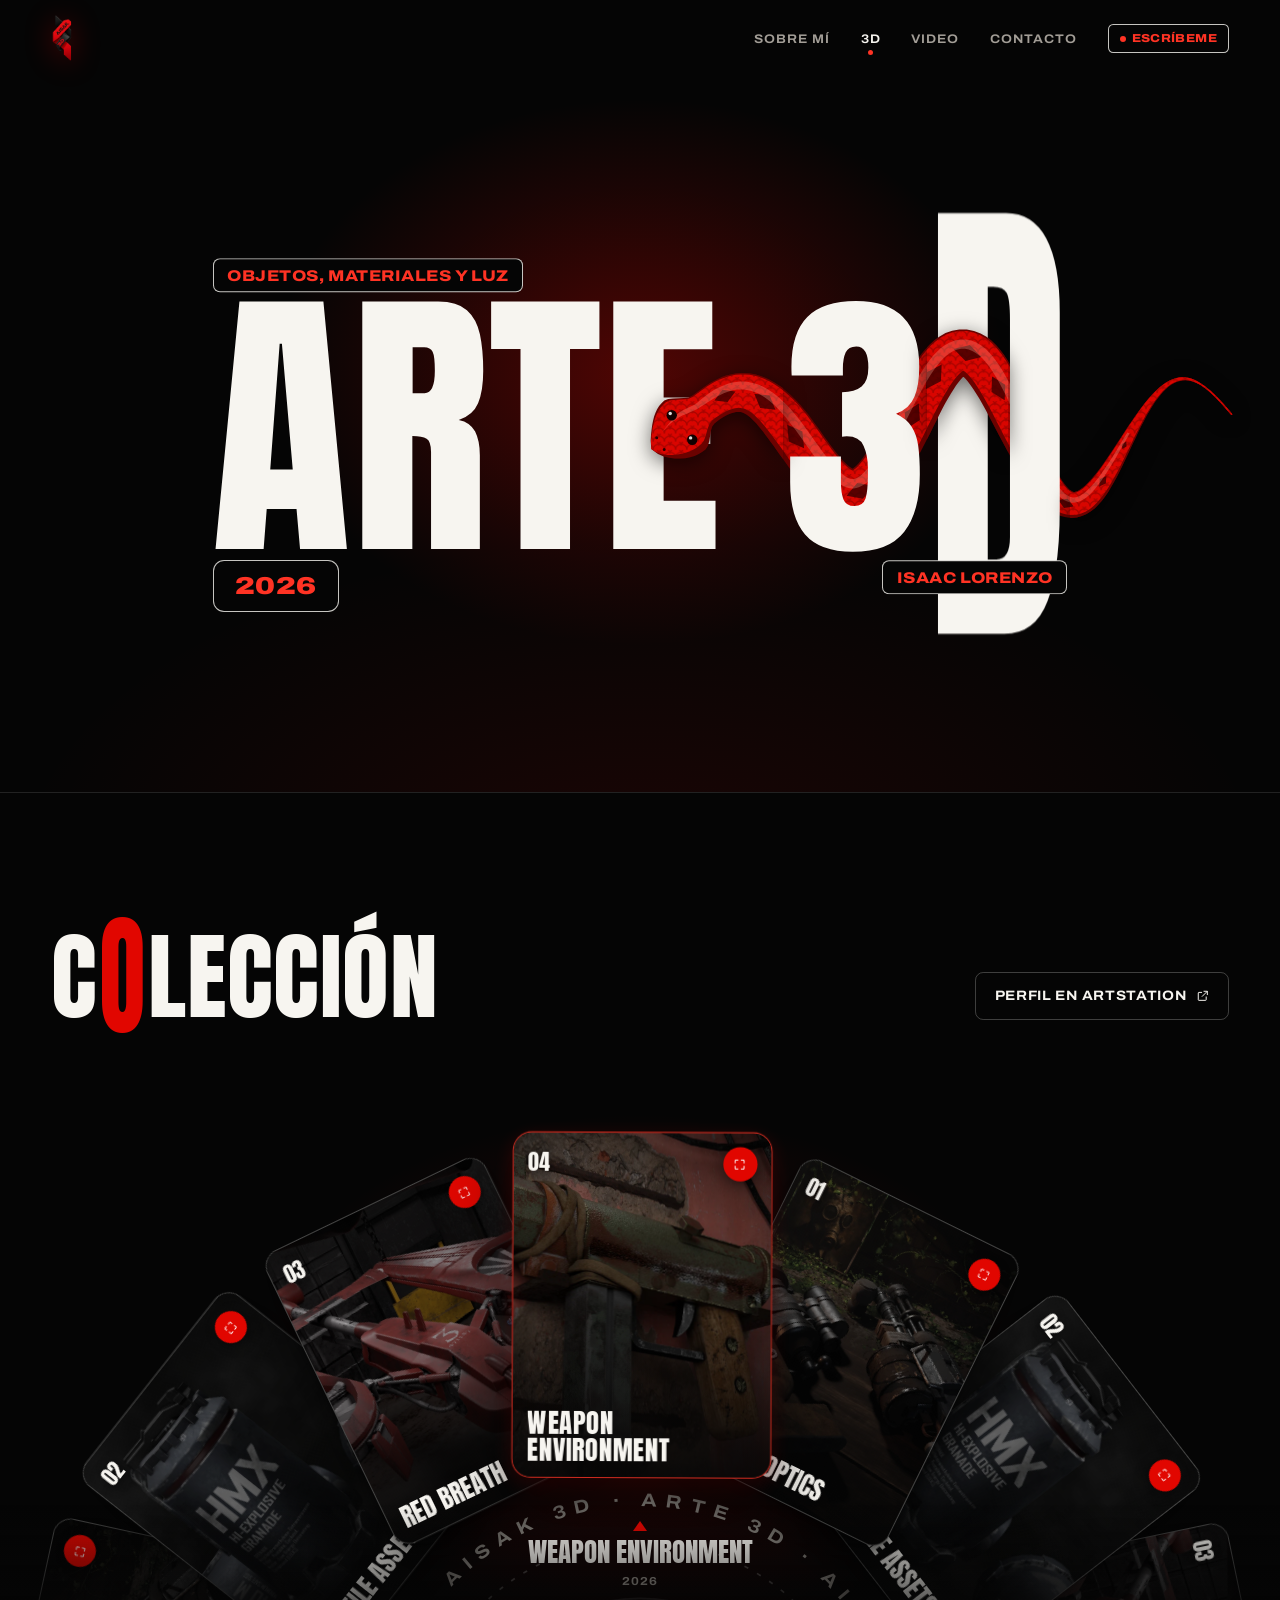
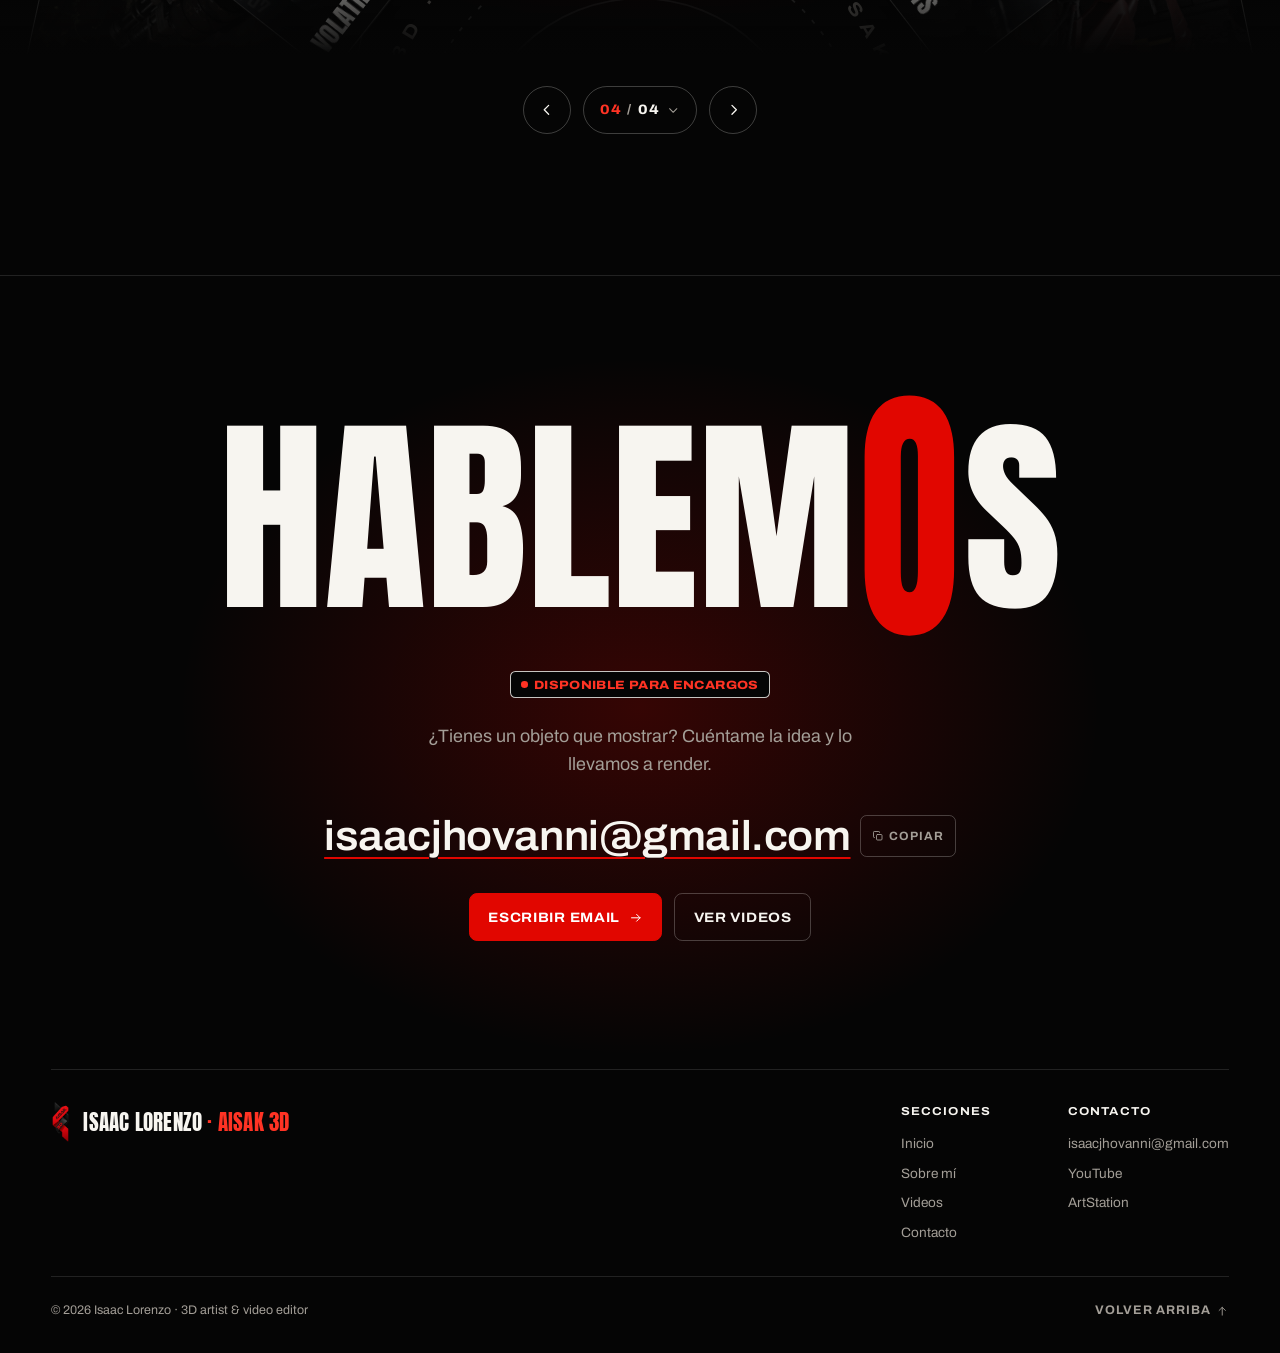
==== commit 46bbfa0c: "Rueda de proyectos con ficha de detalle e índice para volver - Los proyectos se muestran en una rued" ====
--- a/3d.html
+++ b/3d.html
@@ -14,7 +14,7 @@
 <link rel="preconnect" href="https://fonts.gstatic.com" crossorigin />
 <link href="https://fonts.googleapis.com/css2?family=Anton&display=block" rel="stylesheet" />
 <link href="https://fonts.googleapis.com/css2?family=Archivo:wdth,wght@62..125,100..900&display=swap" rel="stylesheet" />
-<link rel="stylesheet" href="styles.css?v=5" />
+<link rel="stylesheet" href="styles.css?v=6" />
 </head>
 <body>
 
@@ -71,7 +71,7 @@
         </div>
       </div>
       <div class="filters" data-filters="3d" role="group" aria-label="Filtrar por categoría" hidden></div>
-      <div class="works" data-projects="3d"><noscript><p class="works-empty">Activa JavaScript para ver los proyectos, o míralos en <a href="https://www.youtube.com/@Ekko-Sound">YouTube</a> y <a href="https://www.artstation.com/isazz_jv">ArtStation</a>.</p></noscript></div>
+      <div class="showcase" data-projects="3d"><noscript><p class="works-empty">Activa JavaScript para ver los proyectos, o míralos en <a href="https://www.youtube.com/@Ekko-Sound">YouTube</a> y <a href="https://www.artstation.com/isazz_jv">ArtStation</a>.</p></noscript></div>
     </div>
   </section>
 
@@ -116,7 +116,7 @@
 
 </main>
 
-<script src="assets/site.js?v=5" defer></script>
-<script src="assets/projects.js?v=5" defer></script>
+<script src="assets/site.js?v=6" defer></script>
+<script src="assets/projects.js?v=6" defer></script>
 </body>
 </html>
--- a/styles.css
+++ b/styles.css
@@ -246,57 +246,107 @@
 }
 .door:hover .door__go { background: var(--red); border-color: var(--red); rotate: -45deg; }
 
-/* ============ PROYECTOS (tarjetas generadas por assets/projects.js) ============ */
-.works { display: grid; grid-template-columns: repeat(2, minmax(0, 1fr)); gap: clamp(3rem, 5vw, 4.5rem) clamp(1rem, 2vw, 1.5rem); }
-.work { min-width: 0; }
-.work--wide { grid-column: 1 / -1; }
-.work__media {
-  position: relative; isolation: isolate; display: block; width: 100%; aspect-ratio: 16 / 9; overflow: hidden;
-  border: 1px solid var(--line); border-radius: var(--r); background: #000;
-  transition: border-color .4s var(--ease);
-}
-.work--wide .work__media { aspect-ratio: 21 / 9; }
-.work__media img { width: 100%; height: 100%; object-fit: cover; filter: brightness(.86) saturate(.92); transition: transform 1.2s var(--ease), filter .6s var(--ease); }
-.work__media::after { content: ''; position: absolute; inset: 0; z-index: 1; background: linear-gradient(180deg, rgba(5, 5, 5, .35), transparent 30%, transparent 55%, rgba(5, 5, 5, .6)); pointer-events: none; }
-.work__media::before {
-  content: ''; position: absolute; z-index: 2; top: 14px; right: 14px; width: 18px; height: 18px;
-  border: 0 solid var(--red); border-top-width: 2px; border-right-width: 2px; pointer-events: none;
-  transition: translate .5s var(--ease);
-}
-.work__badge { position: absolute; z-index: 2; top: clamp(.75rem, 1.6vw, 1.1rem); left: clamp(.75rem, 1.6vw, 1.1rem); }
-.work__cue {
-  position: absolute; z-index: 2; left: clamp(.75rem, 1.6vw, 1.1rem); bottom: clamp(.75rem, 1.6vw, 1.1rem);
-  display: inline-flex; align-items: center; gap: .65rem;
-  padding: .45rem 1rem .45rem .45rem; border-radius: 999px;
-  background: rgba(5, 5, 5, .66); border: 1px solid var(--line-2);
-  -webkit-backdrop-filter: blur(8px); backdrop-filter: blur(8px);
-  font-weight: 700; font-stretch: 110%; font-size: .75rem; letter-spacing: .08em; text-transform: uppercase;
-  transition: background .3s var(--ease), border-color .3s var(--ease);
-}
-.work__cue-ico { display: grid; place-items: center; width: 2.3rem; height: 2.3rem; border-radius: 50%; background: var(--red); color: #fff; font-size: .95rem; }
-.work__media:hover, .work__media:focus-visible { border-color: var(--line-2); }
-.work__media:hover img, .work__media:focus-visible img { transform: scale(1.04); filter: brightness(1) saturate(1); }
-.work__media:hover::before { translate: 4px -4px; }
-.work__media:hover .work__cue, .work__media:focus-visible .work__cue { background: var(--red); border-color: var(--red); }
-.work__media:focus-visible { outline-offset: 4px; }
-
-.work__info { display: grid; gap: .55rem; margin-top: 1.15rem; }
-.work__row { display: flex; align-items: center; gap: .8rem; }
-.work__n { font-family: var(--f-display); font-size: 1.35rem; line-height: 1; color: var(--red); }
-.work__meta { font-weight: 700; font-stretch: 112%; font-size: .72rem; letter-spacing: .1em; text-transform: uppercase; color: var(--muted); }
-.work__title { font-family: var(--f-display); font-weight: 400; font-size: clamp(1.7rem, 1.2rem + 1.5vw, 2.6rem); line-height: .95; text-transform: uppercase; overflow-wrap: anywhere; text-wrap: balance; }
-.work--wide .work__title { font-size: clamp(2.2rem, 1.3rem + 3.2vw, 4.4rem); }
-.work__desc { max-width: 62ch; color: rgba(247, 245, 240, .78); display: -webkit-box; -webkit-line-clamp: 3; -webkit-box-orient: vertical; overflow: hidden; }
-.work__tags { display: flex; flex-wrap: wrap; gap: .45rem; margin-top: .35rem; }
-@media (min-width: 900px) {
-  .work--wide .work__info { grid-template-columns: minmax(0, 1.15fr) minmax(0, 1fr); grid-template-areas: "row desc" "title desc" "title tags"; column-gap: clamp(2rem, 4vw, 4rem); align-items: start; }
-  .work--wide .work__row { grid-area: row; }
-  .work--wide .work__title { grid-area: title; }
-  .work--wide .work__desc { grid-area: desc; margin-top: .2rem; }
-  .work--wide .work__tags { grid-area: tags; align-self: start; }
-}
-
-.filters { display: flex; flex-wrap: wrap; gap: .5rem; margin: calc(clamp(2.5rem, 6vw, 4.5rem) * -.45) 0 clamp(2rem, 4vw, 3rem); }
+/* ============ RUEDA DE PROYECTOS (generada por assets/projects.js) ============ */
+.showcase { position: relative; }
+.wheel__stage {
+  position: relative; height: var(--h, 70vh); overflow: hidden;
+  width: 100vw; margin-left: calc(50% - 50vw);
+  touch-action: pan-y; user-select: none; -webkit-user-select: none; cursor: grab;
+  outline: none;
+}
+.wheel__stage.is-drag { cursor: grabbing; }
+.wheel__stage:focus-visible { box-shadow: inset 0 0 0 2px var(--red-ink); }
+.wheel__stage::before { /* resplandor detrás de la tarjeta activa */
+  content: ''; position: absolute; left: 50%; top: calc(var(--cy) - var(--rr) - var(--ch) * .4); width: calc(var(--cw) * 3.2); height: calc(var(--ch) * 1.6);
+  translate: -50% -50%; background: radial-gradient(closest-side, rgba(225, 6, 0, .22), transparent); pointer-events: none;
+}
+.wheel__stage::after { /* fundido inferior */
+  content: ''; position: absolute; left: 0; right: 0; bottom: 0; height: 30%; z-index: 300;
+  background: linear-gradient(transparent, var(--bg) 85%); pointer-events: none;
+}
+.wheel__cards { position: absolute; inset: 0; }
+
+.wcard {
+  position: absolute; left: 50%; top: var(--cy); width: var(--cw); height: var(--ch);
+  display: block; padding: 0; overflow: hidden; color: var(--fg); text-align: left;
+  border: 1px solid var(--line-2); border-radius: 18px; background: var(--surface);
+  box-shadow: 0 22px 44px rgba(0, 0, 0, .6), 0 3px 8px rgba(0, 0, 0, .45);
+  transform-origin: 50% 50%; will-change: transform; cursor: pointer;
+  transition: border-color .35s var(--ease), box-shadow .35s var(--ease);
+}
+.wheel__stage.is-drag .wcard { cursor: grabbing; }
+.wcard.is-active { border-color: rgba(255, 51, 36, .8); box-shadow: 0 30px 64px rgba(0, 0, 0, .65), 0 6px 18px rgba(225, 6, 0, .22); }
+.wcard__media, .wcard__media img { position: absolute; inset: 0; width: 100%; height: 100%; }
+.wcard__media img {
+  object-fit: cover; -webkit-user-drag: none;
+  filter: brightness(calc(1 - var(--dim, 0) * .55)) saturate(calc(1 - var(--dim, 0) * .45));
+  transition: transform 1s var(--ease);
+}
+.wcard::after { content: ''; position: absolute; inset: 0; background: linear-gradient(180deg, rgba(5, 5, 5, .45), transparent 26%, transparent 46%, rgba(5, 5, 5, .92)); pointer-events: none; }
+.wcard.is-active:hover .wcard__media img { transform: scale(1.05); }
+.wcard:focus-visible { outline: 2px solid var(--red-ink); outline-offset: 4px; }
+.wcard__top { position: absolute; z-index: 2; top: .8rem; left: .85rem; right: .85rem; display: flex; justify-content: space-between; align-items: center; gap: .5rem; }
+.wcard__n { font-family: var(--f-display); font-size: calc(var(--cw) * .085); line-height: 1; text-shadow: 0 2px 10px rgba(0, 0, 0, .6); }
+.wcard__cat { display: block; max-width: 100%; overflow: hidden; text-overflow: ellipsis; white-space: nowrap; font-weight: 800; font-stretch: 112%; font-size: .7rem; letter-spacing: .1em; text-transform: uppercase; color: var(--red-ink); }
+.wcard__bottom { position: absolute; z-index: 2; left: .85rem; right: .85rem; bottom: .9rem; display: grid; gap: .35rem; }
+.wcard__type { display: grid; place-items: center; width: 2rem; height: 2rem; border-radius: 50%; background: var(--red); color: #fff; font-size: .78rem; box-shadow: 0 4px 12px rgba(0, 0, 0, .45); }
+.wcard__title {
+  font-family: var(--f-display); font-size: clamp(1.15rem, calc(var(--cw) * .105), 1.75rem); line-height: .95; text-transform: uppercase;
+  overflow-wrap: anywhere; display: -webkit-box; -webkit-line-clamp: 3; -webkit-box-orient: vertical; overflow: hidden;
+}
+
+/* Centro de la rueda: aro discontinuo con texto circular, puntero ▲ y nombre del proyecto activo */
+.wheel__hub { position: absolute; z-index: 0; left: 50%; top: var(--cy); width: calc(var(--rr) * 2.2); aspect-ratio: 1; translate: -50% -50%; pointer-events: none; }
+.wheel__hub svg { width: 100%; height: 100%; overflow: visible; animation: hubSpin 80s linear infinite; }
+@keyframes hubSpin { to { rotate: 360deg; } }
+.wheel__ring { fill: none; stroke: var(--line-2); stroke-width: .6; stroke-dasharray: 1.5 3.5; }
+.wheel__ring--in { stroke: var(--line); stroke-dasharray: none; }
+.wheel__ringtext { font-family: var(--f-body); font-weight: 700; font-stretch: 115%; font-size: 6.4px; letter-spacing: .22em; text-transform: uppercase; fill: var(--muted); }
+.wheel__pointer {
+  position: absolute; z-index: 250; left: 50%; top: calc(var(--cy) - var(--rr) + 1.1rem); translate: -50% 0;
+  width: min(84vw, 24rem); display: grid; justify-items: center; gap: .45rem; text-align: center; pointer-events: none;
+}
+.wheel__tri { width: 0; height: 0; border-left: 7px solid transparent; border-right: 7px solid transparent; border-bottom: 10px solid var(--red); }
+.wheel__label { font-family: var(--f-display); font-size: clamp(1.15rem, .9rem + 1vw, 1.7rem); line-height: 1; text-transform: uppercase; overflow-wrap: anywhere; }
+.wheel__sub { font-weight: 700; font-stretch: 112%; font-size: .72rem; letter-spacing: .1em; text-transform: uppercase; color: var(--muted); min-height: 1em; }
+
+/* Navegación mínima: ‹  03 / 10  › — el número abre el índice para volver a cualquier proyecto */
+.wheel__nav { position: relative; z-index: 301; display: flex; align-items: center; justify-content: center; gap: .75rem; margin-top: .25rem; }
+.wheel__btn { display: grid; place-items: center; width: 3rem; height: 3rem; border-radius: 50%; border: 1px solid var(--line-2); font-size: 1.1rem; transition: background .25s var(--ease), border-color .25s var(--ease); }
+.wheel__btn:hover { background: var(--red); border-color: var(--red); }
+.wheel__index { position: relative; }
+.wheel__count {
+  display: inline-flex; align-items: center; gap: .35rem; min-height: 3rem; padding: .5rem 1rem;
+  border: 1px solid var(--line-2); border-radius: 999px;
+  font-weight: 800; font-stretch: 112%; font-size: .85rem; letter-spacing: .08em; font-variant-numeric: tabular-nums;
+  transition: border-color .25s var(--ease);
+}
+.wheel__count:hover, .wheel__count[aria-expanded="true"] { border-color: var(--fg); }
+.wheel__num { color: var(--red-ink); }
+.wheel__sep { color: var(--muted); }
+.wheel__count .icon { rotate: 90deg; font-size: .9rem; color: var(--muted); transition: rotate .3s var(--ease); }
+.wheel__count[aria-expanded="true"] .icon { rotate: -90deg; }
+.wheel__list {
+  position: absolute; left: 50%; bottom: calc(100% + .6rem); translate: -50% 0; z-index: 2;
+  width: min(92vw, 22rem); max-height: min(22rem, 60vh); overflow: auto; overscroll-behavior: contain;
+  padding: .4rem; border: 1px solid var(--line-2); border-radius: .9rem; background: var(--surface);
+  box-shadow: 0 20px 48px rgba(0, 0, 0, .6);
+}
+.wheel__list button {
+  display: grid; grid-template-columns: 2rem minmax(0, 1fr); column-gap: .6rem; align-items: baseline; width: 100%;
+  padding: .6rem .7rem; border-radius: .55rem; text-align: left; transition: background .2s;
+}
+.wheel__list button:hover, .wheel__list button:focus-visible { background: var(--surface-2); outline: none; }
+.wheel__list button[aria-current="true"] { background: rgba(225, 6, 0, .14); }
+.wheel__li-n { grid-row: span 2; font-family: var(--f-display); font-size: 1.1rem; color: var(--red-ink); }
+.wheel__li-t { font-weight: 650; overflow: hidden; text-overflow: ellipsis; white-space: nowrap; }
+.wheel__li-s { grid-column: 2; font-size: .75rem; color: var(--muted); text-transform: uppercase; letter-spacing: .06em; }
+
+/* Transición tarjeta → ficha (View Transitions) */
+::view-transition-group(pf-media) { animation-duration: .55s; animation-timing-function: cubic-bezier(.16, 1, .3, 1); }
+::view-transition-old(root), ::view-transition-new(root) { animation-duration: .3s; }
+
+.filters { display: flex; flex-wrap: wrap; gap: .5rem; margin: calc(clamp(2.5rem, 6vw, 4.5rem) * -.45) 0 clamp(.5rem, 2vw, 1.5rem); position: relative; z-index: 2; }
 .filter {
   display: inline-flex; align-items: center; gap: .45em; min-height: 2.5rem; padding: .55em .95em;
   border: 1px solid var(--line-2); border-radius: .5em;
@@ -337,6 +387,7 @@
 .viewer__count { font-variant-numeric: tabular-nums; }
 .viewer__close { display: grid; place-items: center; width: 2.9rem; height: 2.9rem; border-radius: 50%; border: 1px solid var(--line-2); font-size: 1.15rem; transition: background .25s var(--ease), border-color .25s var(--ease); }
 .viewer__close:hover { background: var(--red); border-color: var(--red); }
+.viewer__tags { display: flex; flex-wrap: wrap; gap: .45rem; }
 .viewer__body { flex: 1; display: grid; gap: 1rem; align-content: start; justify-items: start; }
 .viewer__title { font-family: var(--f-display); font-weight: 400; font-size: clamp(2rem, 1.4rem + 2vw, 3.4rem); line-height: .92; text-transform: uppercase; overflow-wrap: anywhere; }
 .viewer__desc { color: rgba(247, 245, 240, .8); }
@@ -448,8 +499,7 @@
   .hdr__cta { display: none; }
   .hdr__nav { gap: .95rem; }
   .hdr__link { font-size: .72rem; letter-spacing: .05em; }
-  .doors, .works { grid-template-columns: 1fr; }
-  .work--wide .work__media { aspect-ratio: 16 / 9; }
+  .doors { grid-template-columns: 1fr; }
   .sec-head__side { align-items: flex-start; text-align: left; }
   .facts { grid-template-columns: 1fr; }
   .cover__foot { flex-direction: column; align-items: flex-start; }
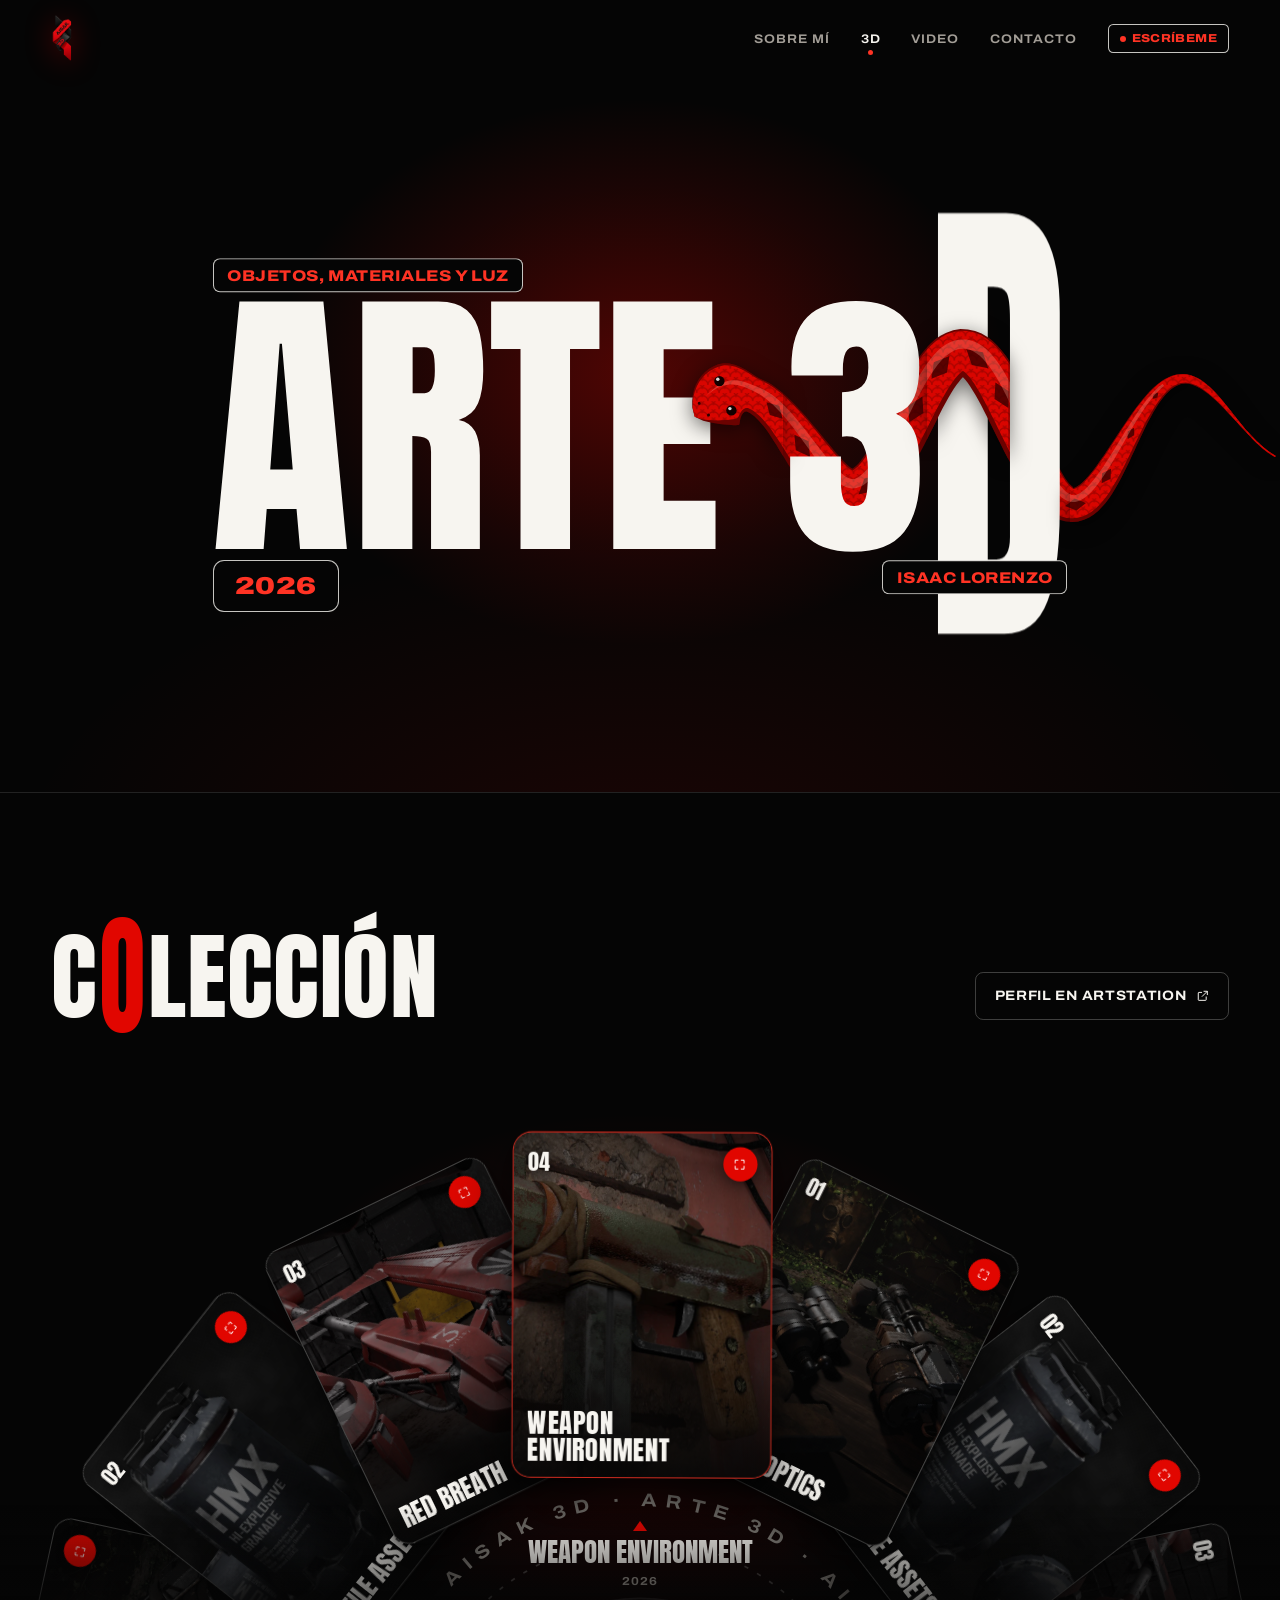
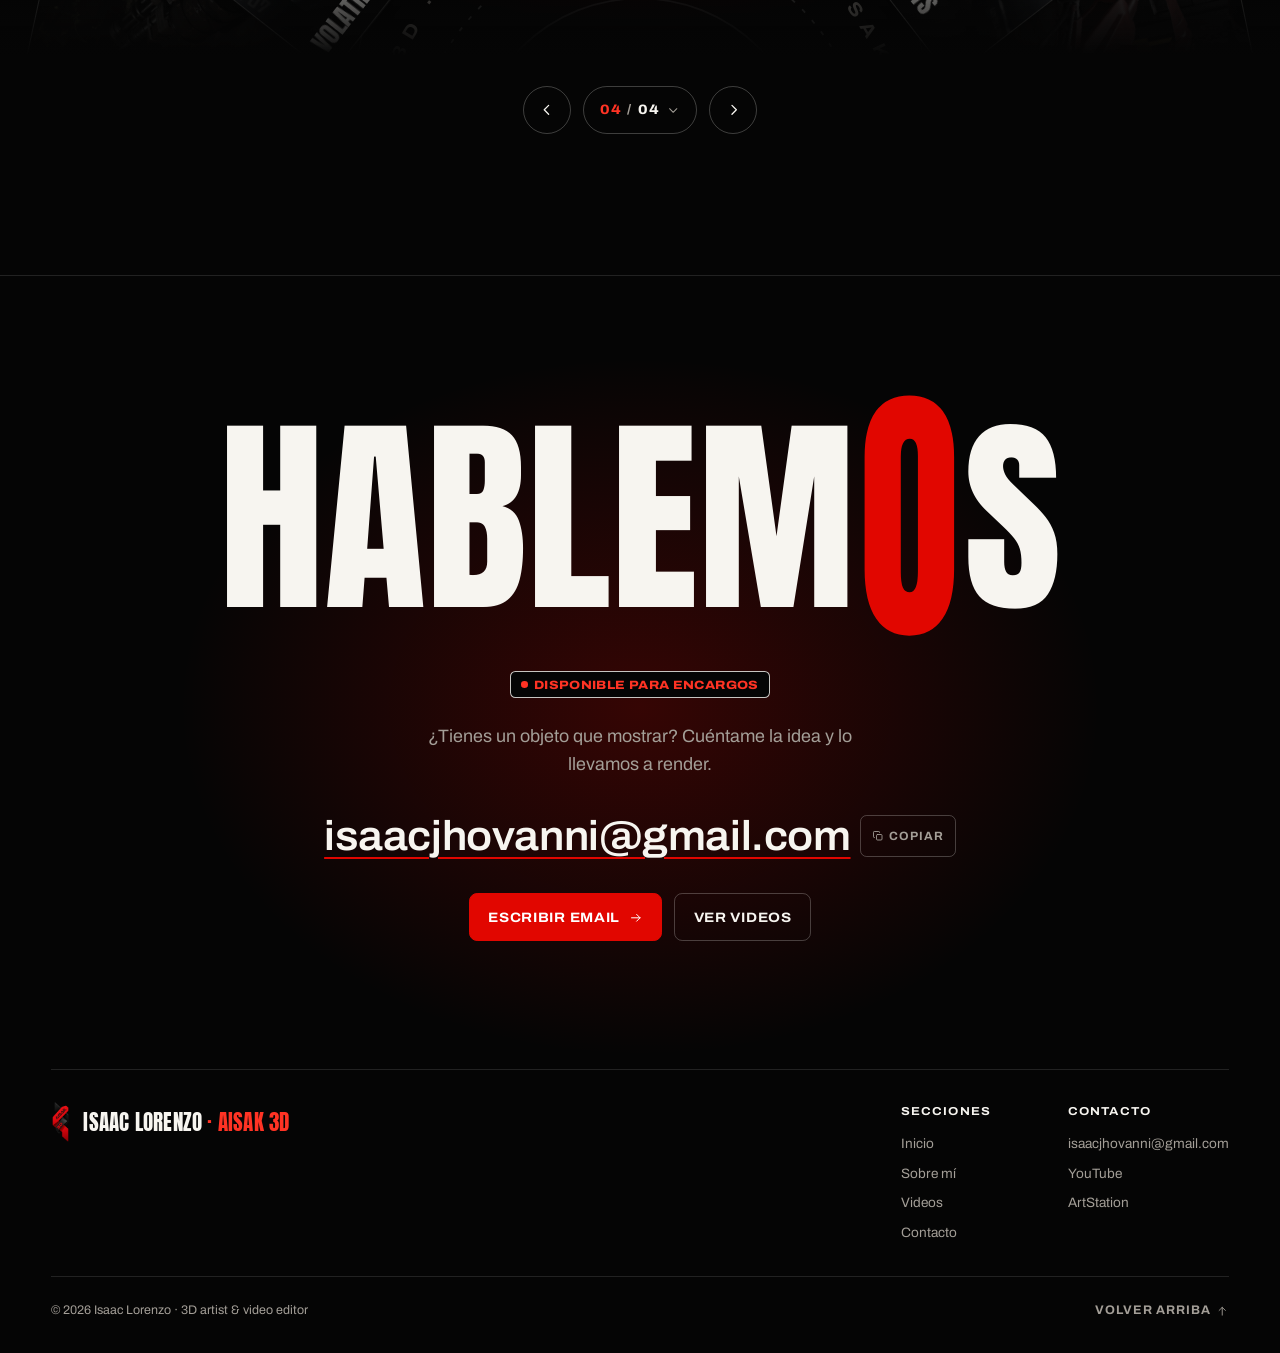
==== commit 26e5720b: "Herramientas, foto editable desde el panel y pulido - Herramientas: fuera Unreal y DaVinci Resolve, " ====
--- a/3d.html
+++ b/3d.html
@@ -9,12 +9,19 @@
 <meta property="og:type" content="website" />
 <meta property="og:title" content="Arte 3D — Isaac Lorenzo" />
 <meta property="og:description" content="Objetos, materiales y luz. Renders de AISAK 3D." />
+<meta property="og:url" content="https://kratos561.github.io/Portafolio/3d.html" />
+<meta property="og:image" content="https://kratos561.github.io/Portafolio/assets/og.jpg" />
+<meta property="og:image:width" content="1200" />
+<meta property="og:image:height" content="630" />
+<meta property="og:image:alt" content="Vintage Optics, render 3D de Isaac Lorenzo" />
+<meta name="twitter:card" content="summary_large_image" />
+<link rel="canonical" href="https://kratos561.github.io/Portafolio/3d.html" />
 <link rel="icon" type="image/png" href="assets/favicon.png" />
 <link rel="preconnect" href="https://fonts.googleapis.com" />
 <link rel="preconnect" href="https://fonts.gstatic.com" crossorigin />
 <link href="https://fonts.googleapis.com/css2?family=Anton&display=block" rel="stylesheet" />
 <link href="https://fonts.googleapis.com/css2?family=Archivo:wdth,wght@62..125,100..900&display=swap" rel="stylesheet" />
-<link rel="stylesheet" href="styles.css?v=6" />
+<link rel="stylesheet" href="styles.css?v=7" />
 </head>
 <body>
 
@@ -116,7 +123,7 @@
 
 </main>
 
-<script src="assets/site.js?v=6" defer></script>
-<script src="assets/projects.js?v=6" defer></script>
+<script src="assets/site.js?v=7" defer></script>
+<script src="assets/projects.js?v=7" defer></script>
 </body>
 </html>
--- a/styles.css
+++ b/styles.css
@@ -27,7 +27,8 @@
 
 *, *::before, *::after { box-sizing: border-box; margin: 0; padding: 0; }
 [hidden] { display: none !important; }
-html { scroll-behavior: smooth; scroll-padding-top: var(--hdr-h); color-scheme: dark; }
+html { scroll-behavior: smooth; scroll-padding-top: var(--hdr-h); color-scheme: dark; overflow-x: clip; }
+@media (prefers-reduced-motion: no-preference) { @view-transition { navigation: auto; } } /* fundido suave entre páginas */
 body {
   background: var(--bg);
   color: var(--fg);
@@ -250,7 +251,7 @@
 .showcase { position: relative; }
 .wheel__stage {
   position: relative; height: var(--h, 70vh); overflow: hidden;
-  width: 100vw; margin-left: calc(50% - 50vw);
+  width: var(--vw, 100vw); margin-left: calc(50% - var(--vw, 100vw) / 2); /* --vw = ancho sin barra de scroll (site.js) */
   touch-action: pan-y; user-select: none; -webkit-user-select: none; cursor: grab;
   outline: none;
 }
@@ -275,7 +276,7 @@
   transition: border-color .35s var(--ease), box-shadow .35s var(--ease);
 }
 .wheel__stage.is-drag .wcard { cursor: grabbing; }
-.wcard.is-active { border-color: rgba(255, 51, 36, .8); box-shadow: 0 30px 64px rgba(0, 0, 0, .65), 0 6px 18px rgba(225, 6, 0, .22); }
+.wcard.is-active { border-color: rgba(255, 51, 36, .8); box-shadow: 0 30px 64px rgba(0, 0, 0, .7), 0 6px 16px rgba(0, 0, 0, .5); }
 .wcard__media, .wcard__media img { position: absolute; inset: 0; width: 100%; height: 100%; }
 .wcard__media img {
   object-fit: cover; -webkit-user-drag: none;
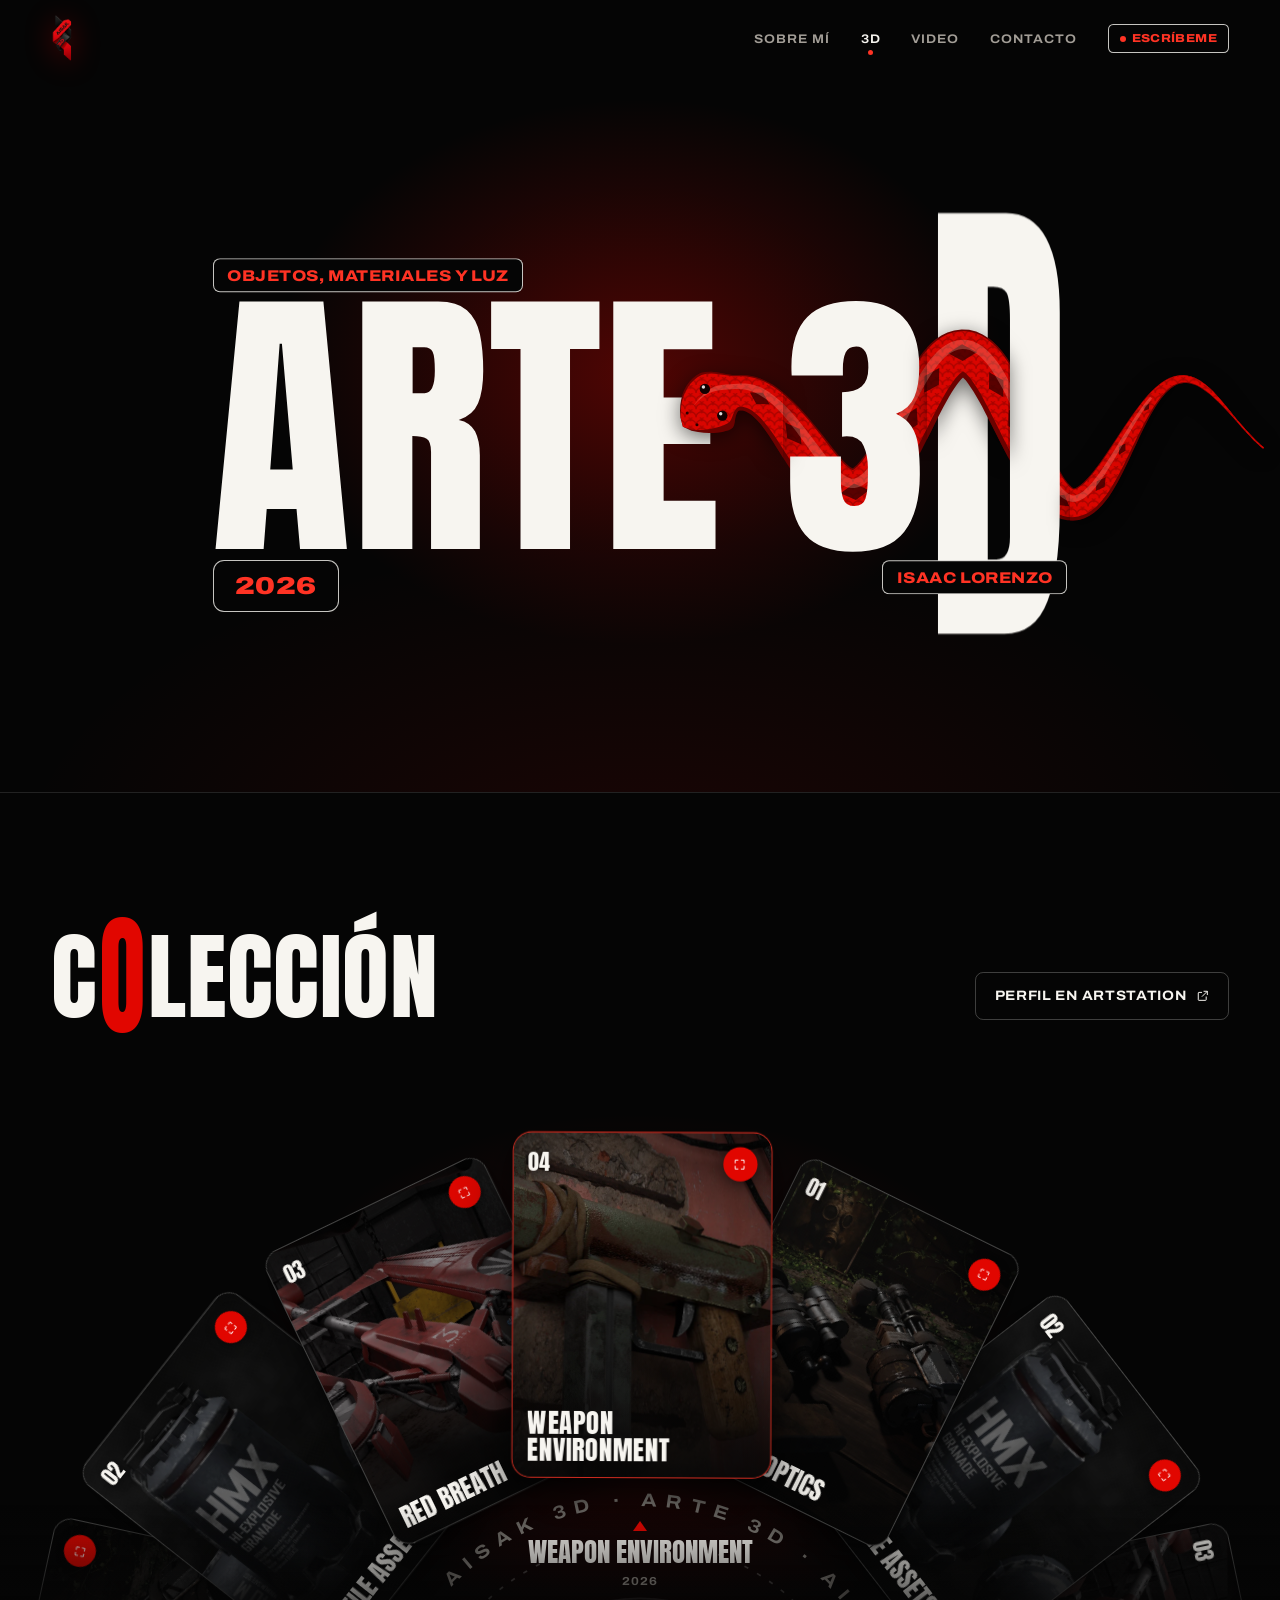
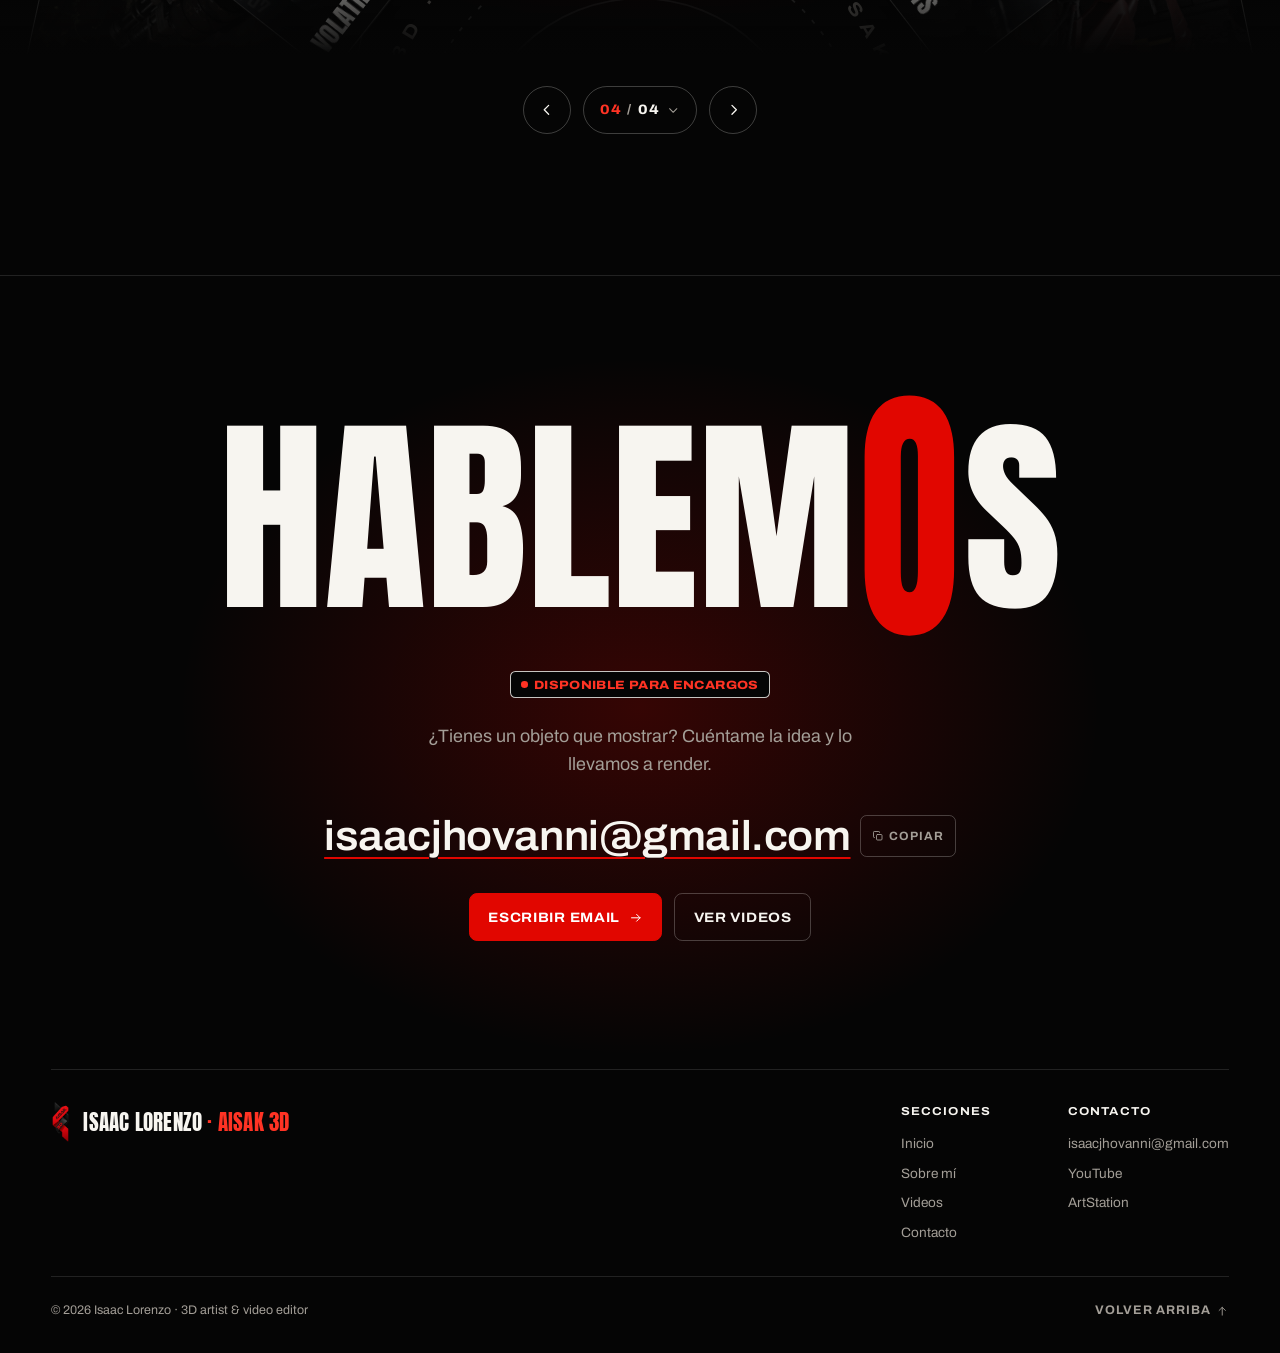
==== commit f08ad4a5: "Opción «Solo el logo» en «Sobre mí» y vista previa con la portada - Panel, pestaña «Tu foto»: elegir" ====
--- a/3d.html
+++ b/3d.html
@@ -10,10 +10,10 @@
 <meta property="og:title" content="Arte 3D — Isaac Lorenzo" />
 <meta property="og:description" content="Objetos, materiales y luz. Renders de AISAK 3D." />
 <meta property="og:url" content="https://kratos561.github.io/Portafolio/3d.html" />
-<meta property="og:image" content="https://kratos561.github.io/Portafolio/assets/og.jpg" />
+<meta property="og:image" content="https://kratos561.github.io/Portafolio/assets/og-portada.jpg" />
 <meta property="og:image:width" content="1200" />
 <meta property="og:image:height" content="630" />
-<meta property="og:image:alt" content="Vintage Optics, render 3D de Isaac Lorenzo" />
+<meta property="og:image:alt" content="Portada PORTAFOLIO de Isaac Lorenzo, 3D artist y video editor" />
 <meta name="twitter:card" content="summary_large_image" />
 <link rel="canonical" href="https://kratos561.github.io/Portafolio/3d.html" />
 <link rel="icon" type="image/png" href="assets/favicon.png" />
@@ -21,7 +21,7 @@
 <link rel="preconnect" href="https://fonts.gstatic.com" crossorigin />
 <link href="https://fonts.googleapis.com/css2?family=Anton&display=block" rel="stylesheet" />
 <link href="https://fonts.googleapis.com/css2?family=Archivo:wdth,wght@62..125,100..900&display=swap" rel="stylesheet" />
-<link rel="stylesheet" href="styles.css?v=7" />
+<link rel="stylesheet" href="styles.css?v=8" />
 </head>
 <body>
 
@@ -123,7 +123,7 @@
 
 </main>
 
-<script src="assets/site.js?v=7" defer></script>
-<script src="assets/projects.js?v=7" defer></script>
+<script src="assets/site.js?v=8" defer></script>
+<script src="assets/projects.js?v=8" defer></script>
 </body>
 </html>
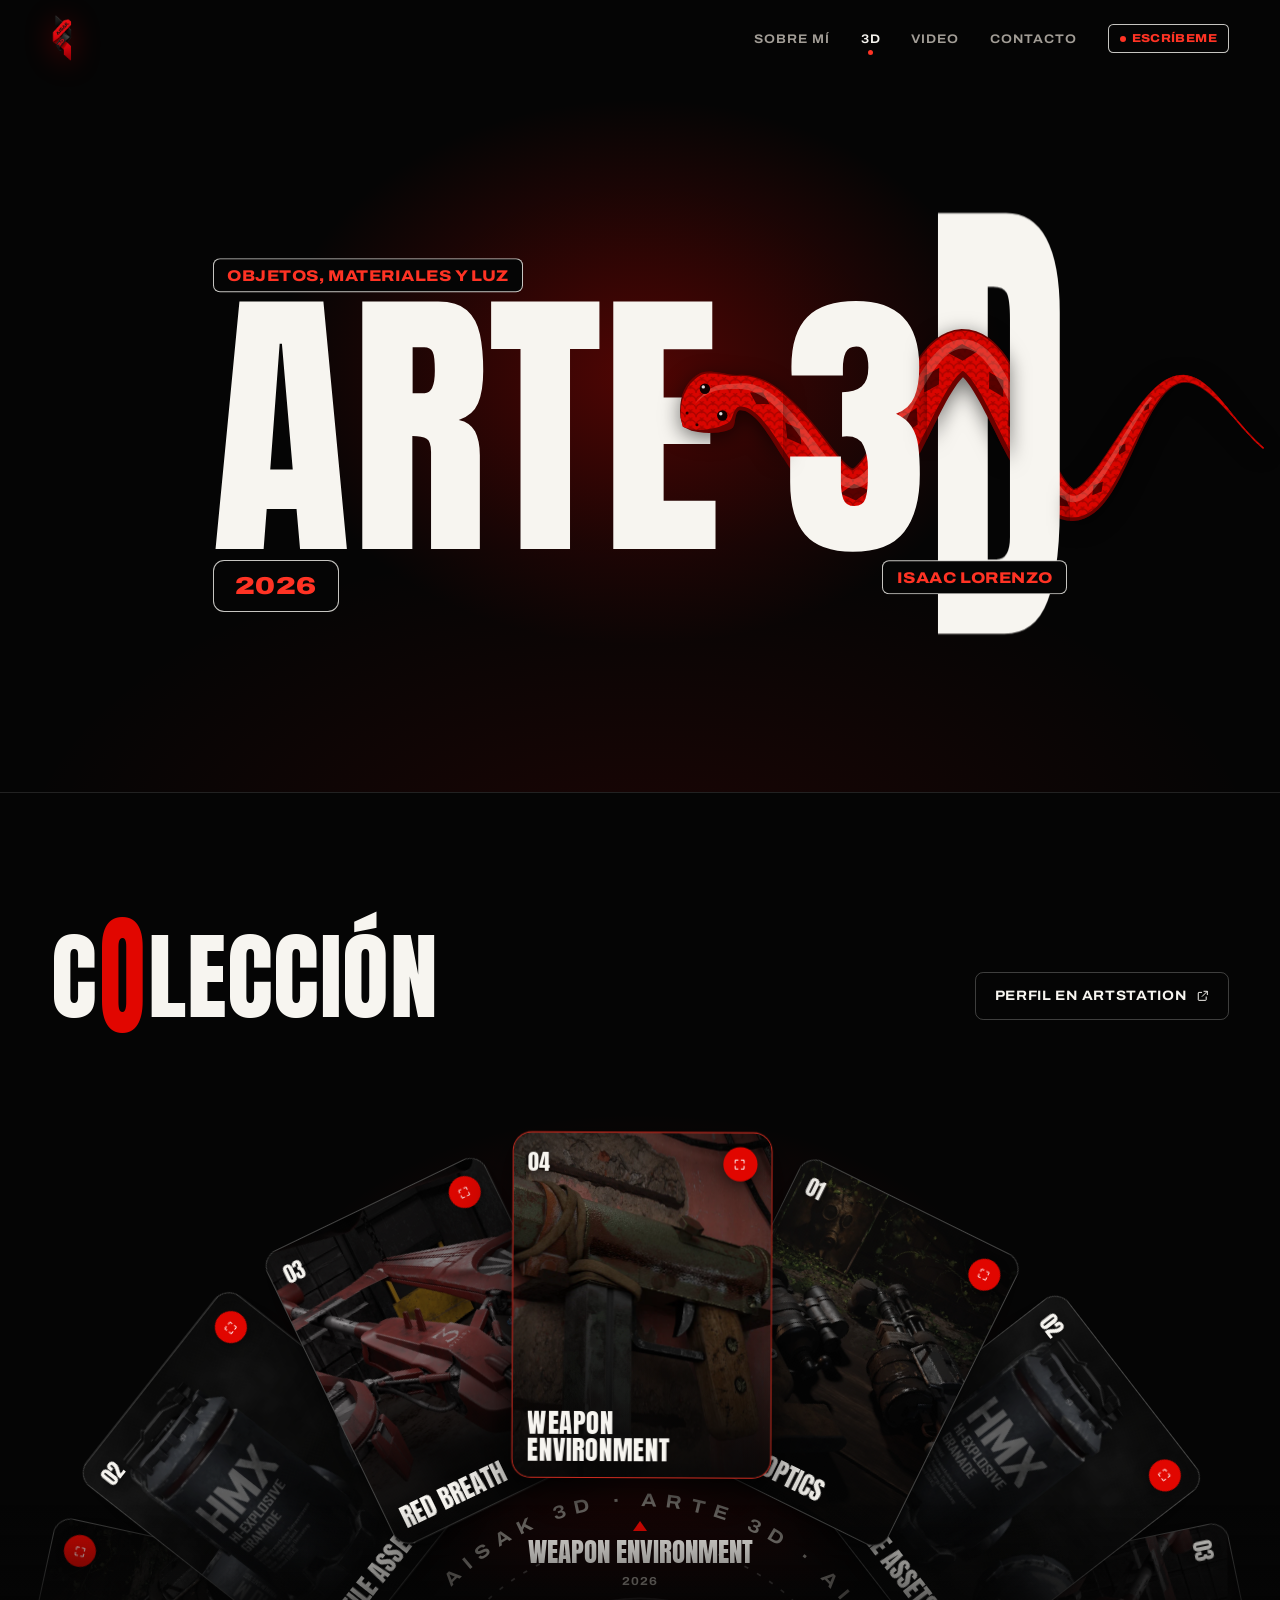
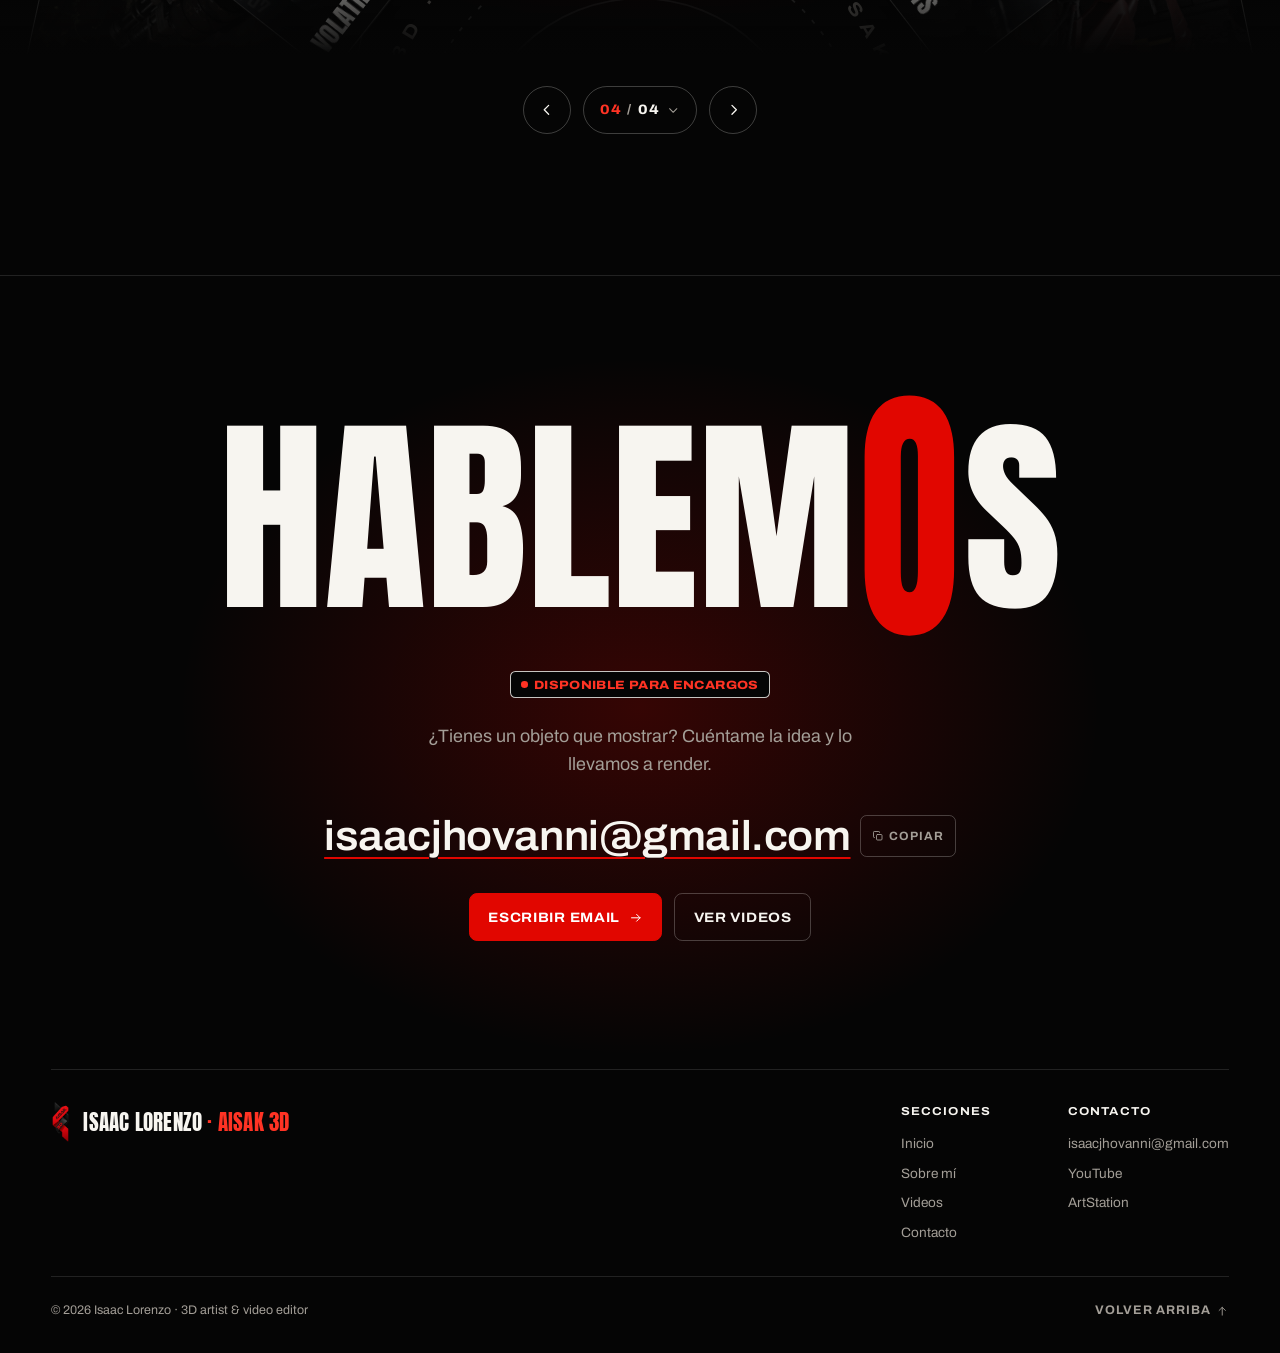
==== commit b9accad1: "Textos nuevos y descripciones de los renders - «Sobre mí»: nuevo texto de presentación y de enfoque." ====
--- a/3d.html
+++ b/3d.html
@@ -21,7 +21,7 @@
 <link rel="preconnect" href="https://fonts.gstatic.com" crossorigin />
 <link href="https://fonts.googleapis.com/css2?family=Anton&display=block" rel="stylesheet" />
 <link href="https://fonts.googleapis.com/css2?family=Archivo:wdth,wght@62..125,100..900&display=swap" rel="stylesheet" />
-<link rel="stylesheet" href="styles.css?v=8" />
+<link rel="stylesheet" href="styles.css?v=9" />
 </head>
 <body>
 
@@ -123,7 +123,7 @@
 
 </main>
 
-<script src="assets/site.js?v=8" defer></script>
-<script src="assets/projects.js?v=8" defer></script>
+<script src="assets/site.js?v=9" defer></script>
+<script src="assets/projects.js?v=9" defer></script>
 </body>
 </html>
--- a/styles.css
+++ b/styles.css
@@ -239,7 +239,7 @@
 .door:hover .door__bg { transform: scale(1.045); opacity: .75; }
 .door__top { display: flex; justify-content: space-between; gap: 1rem; flex-wrap: wrap; }
 .door__title { font-family: var(--f-display); font-size: clamp(3.4rem, 2rem + 6vw, 7.5rem); line-height: .86; text-transform: uppercase; margin-bottom: .22em; }
-.door__bottom { display: flex; align-items: flex-end; justify-content: space-between; gap: 1rem; }
+.door__bottom { display: flex; align-items: flex-end; justify-content: flex-end; gap: 1rem; }
 .door__desc { max-width: 34ch; color: rgba(247, 245, 240, .78); font-size: .98rem; }
 .door__go {
   flex: none; display: grid; place-items: center; width: 3.5rem; height: 3.5rem; border-radius: 50%;
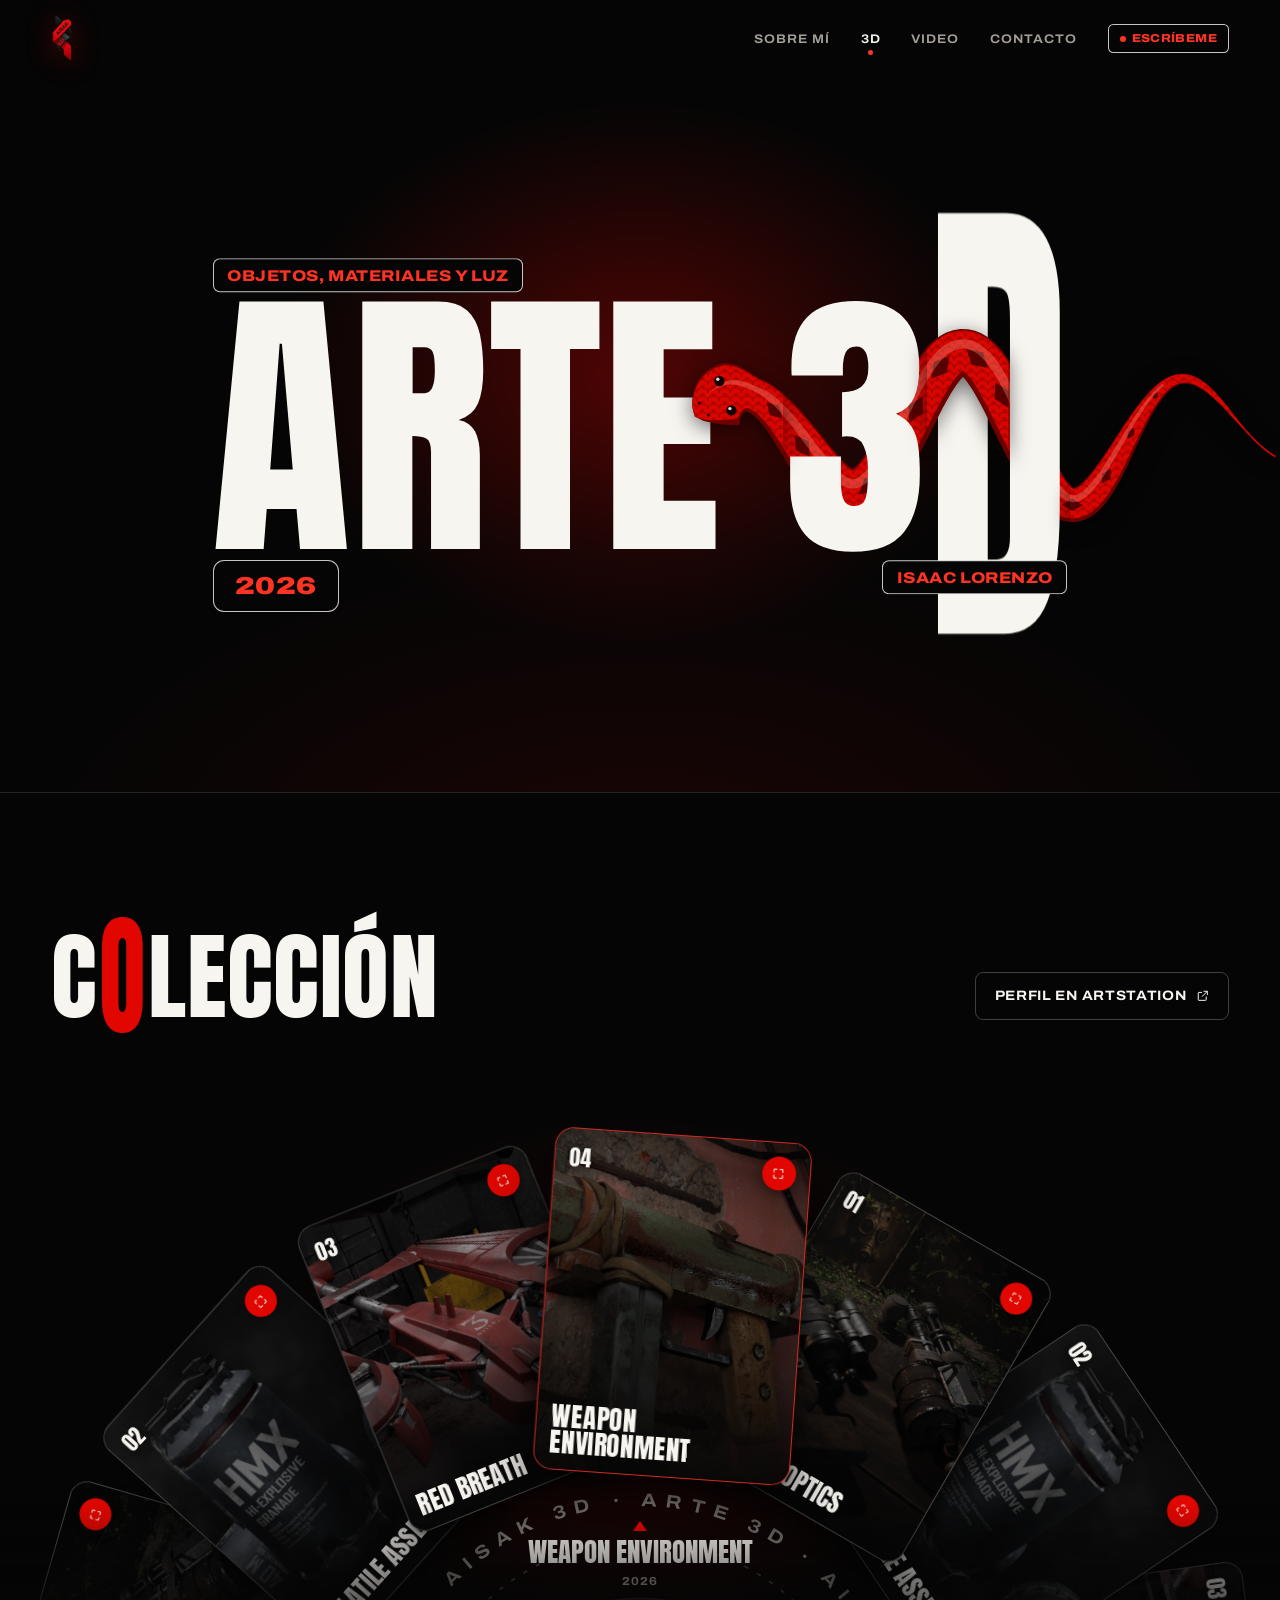
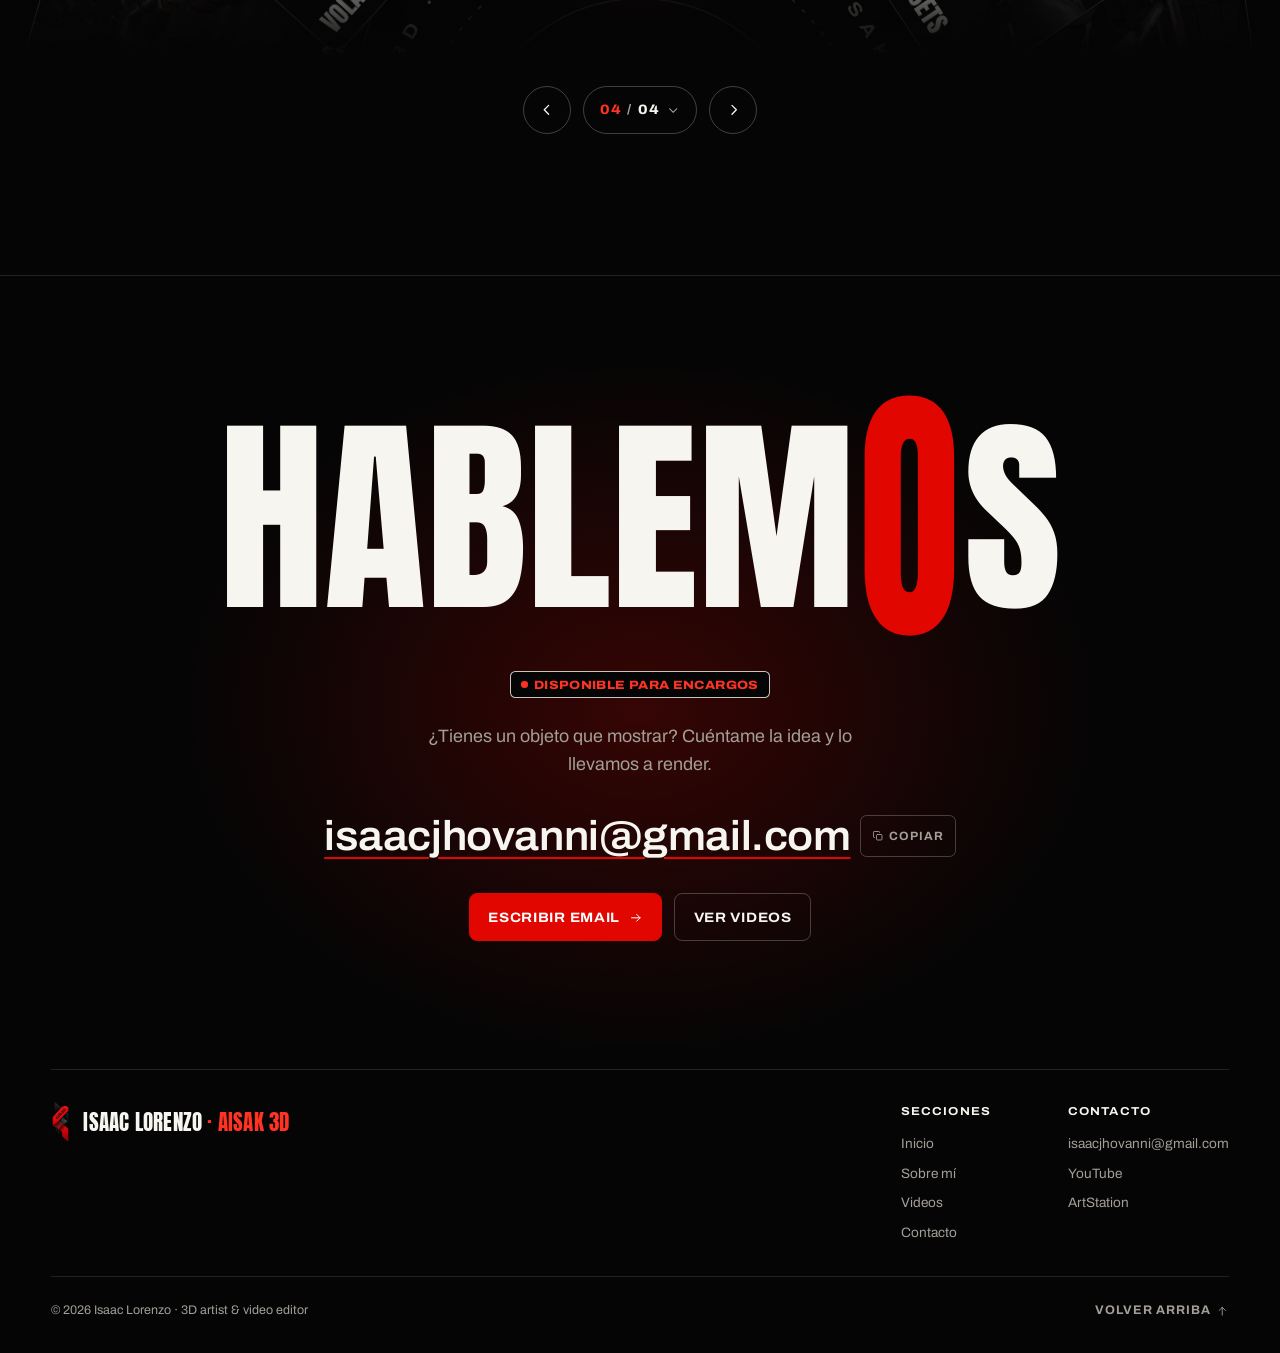
==== commit 82102b4d: "La rueda de proyectos ya no pasa por encima del header Las capas de la rueda (z-index 200–301) no te" ====
--- a/3d.html
+++ b/3d.html
@@ -21,7 +21,7 @@
 <link rel="preconnect" href="https://fonts.gstatic.com" crossorigin />
 <link href="https://fonts.googleapis.com/css2?family=Anton&display=block" rel="stylesheet" />
 <link href="https://fonts.googleapis.com/css2?family=Archivo:wdth,wght@62..125,100..900&display=swap" rel="stylesheet" />
-<link rel="stylesheet" href="styles.css?v=9" />
+<link rel="stylesheet" href="styles.css?v=10" />
 </head>
 <body>
 
@@ -123,7 +123,7 @@
 
 </main>
 
-<script src="assets/site.js?v=9" defer></script>
-<script src="assets/projects.js?v=9" defer></script>
+<script src="assets/site.js?v=10" defer></script>
+<script src="assets/projects.js?v=10" defer></script>
 </body>
 </html>
--- a/styles.css
+++ b/styles.css
@@ -248,7 +248,7 @@
 .door:hover .door__go { background: var(--red); border-color: var(--red); rotate: -45deg; }
 
 /* ============ RUEDA DE PROYECTOS (generada por assets/projects.js) ============ */
-.showcase { position: relative; }
+.showcase { position: relative; isolation: isolate; } /* las capas de la rueda (z 200–301) se quedan dentro y nunca pasan por encima del header (z 50) */
 .wheel__stage {
   position: relative; height: var(--h, 70vh); overflow: hidden;
   width: var(--vw, 100vw); margin-left: calc(50% - var(--vw, 100vw) / 2); /* --vw = ancho sin barra de scroll (site.js) */
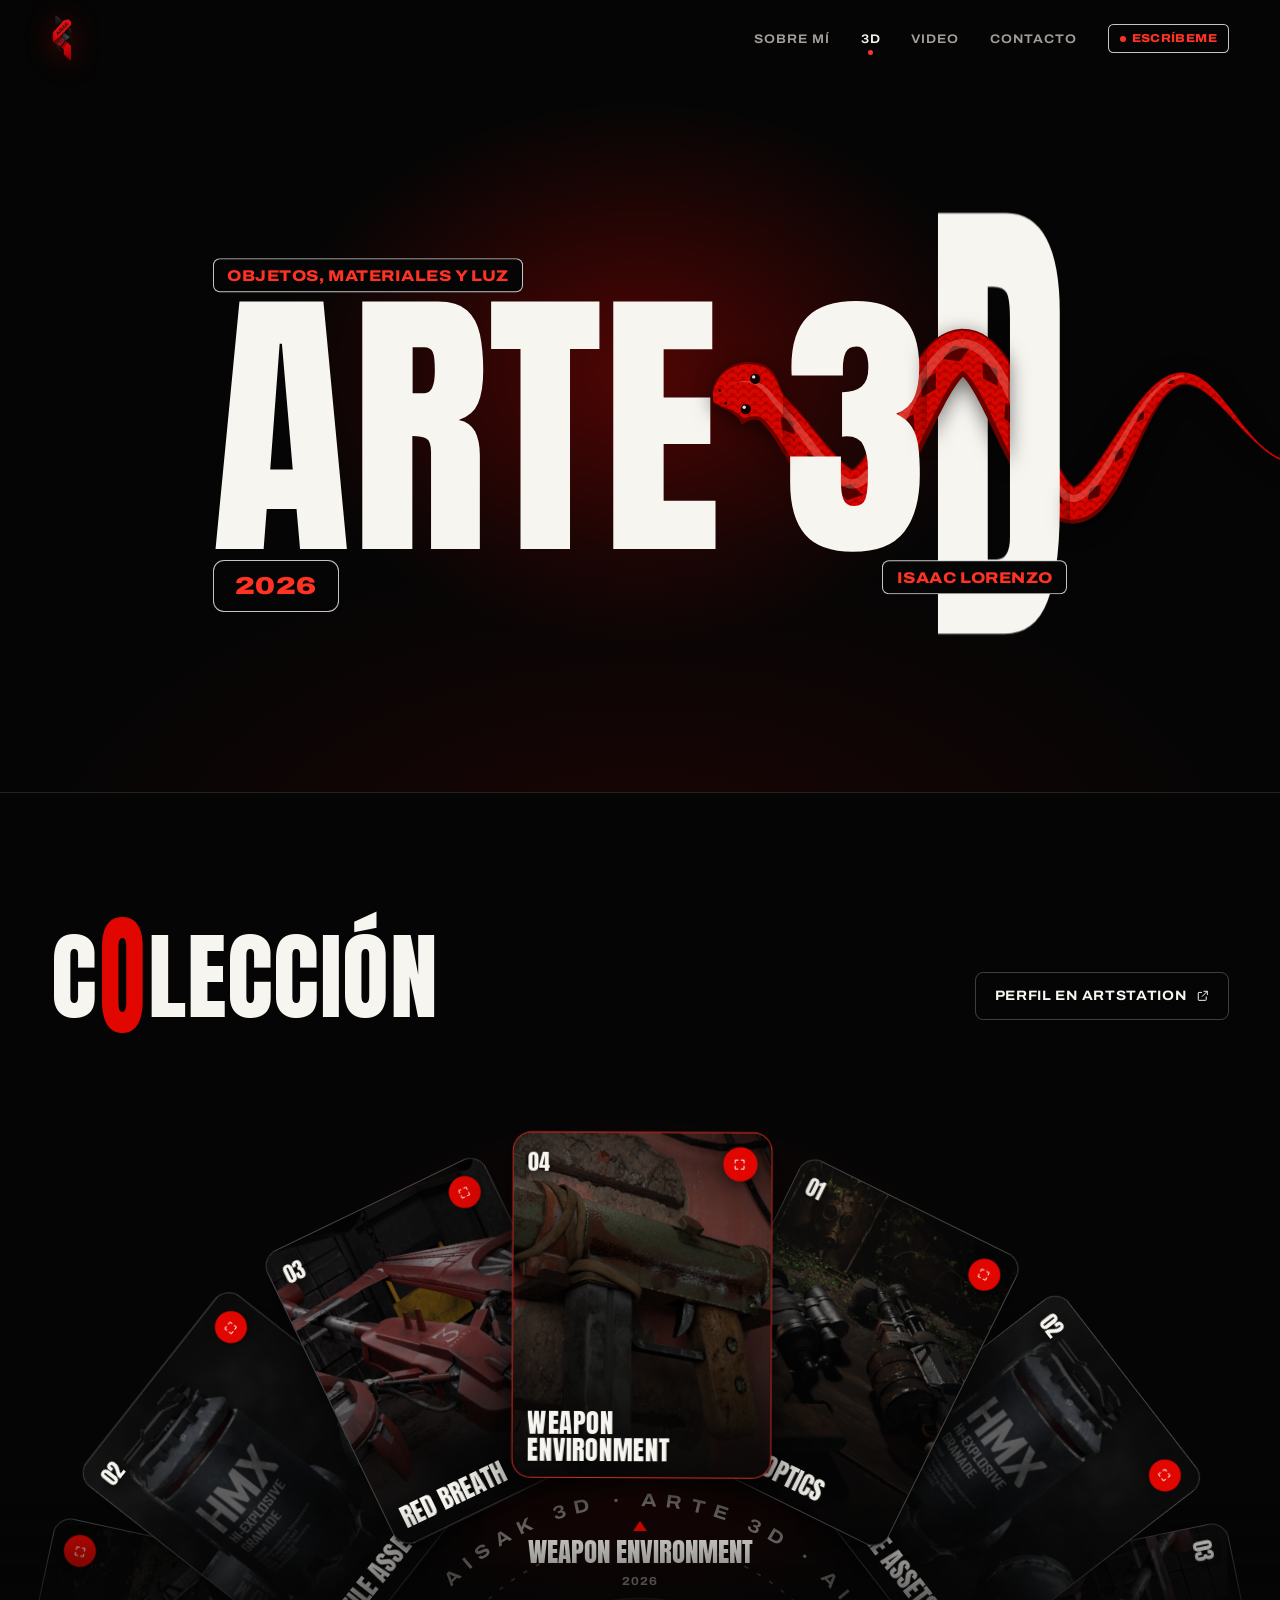
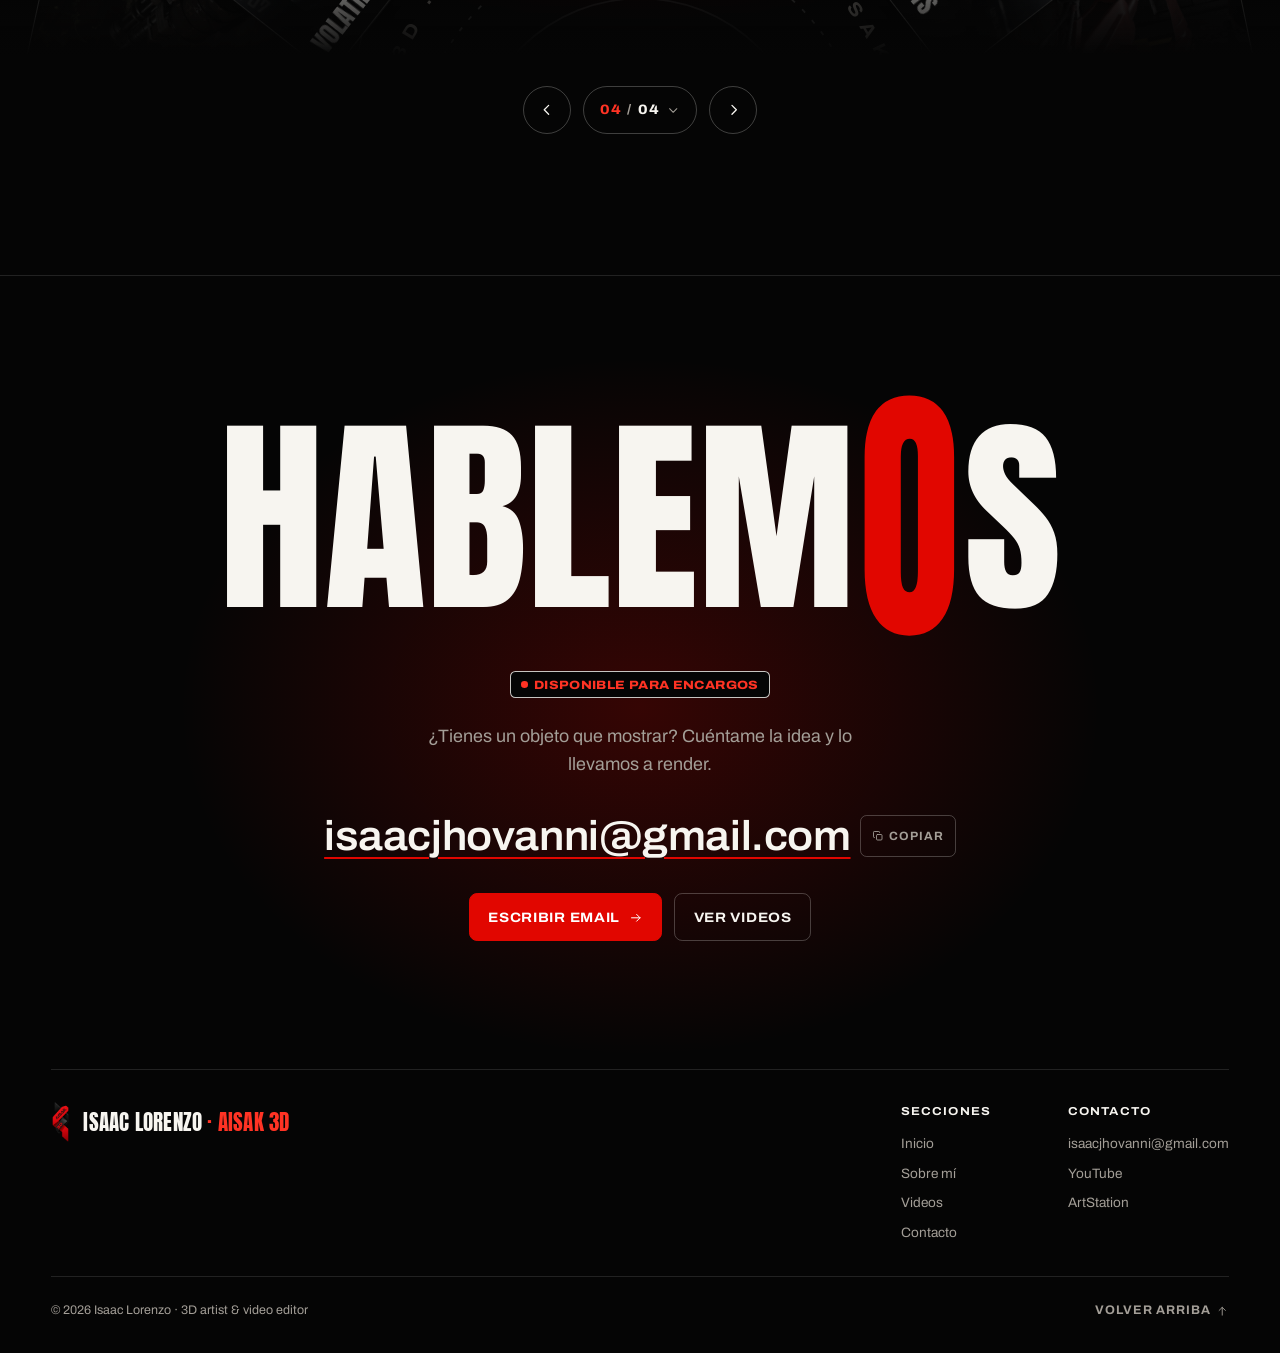
==== commit 1723d80e: "Prepara la dirección isaaclorenzo.github.io - Web y panel deducen su repositorio de la dirección de " ====
--- a/3d.html
+++ b/3d.html
@@ -9,19 +9,19 @@
 <meta property="og:type" content="website" />
 <meta property="og:title" content="Arte 3D — Isaac Lorenzo" />
 <meta property="og:description" content="Objetos, materiales y luz. Renders de AISAK 3D." />
-<meta property="og:url" content="https://kratos561.github.io/Portafolio/3d.html" />
-<meta property="og:image" content="https://kratos561.github.io/Portafolio/assets/og-portada.jpg" />
+<meta property="og:url" content="https://isaaclorenzo.github.io/3d.html" />
+<meta property="og:image" content="https://isaaclorenzo.github.io/assets/og-portada.jpg" />
 <meta property="og:image:width" content="1200" />
 <meta property="og:image:height" content="630" />
 <meta property="og:image:alt" content="Portada PORTAFOLIO de Isaac Lorenzo, 3D artist y video editor" />
 <meta name="twitter:card" content="summary_large_image" />
-<link rel="canonical" href="https://kratos561.github.io/Portafolio/3d.html" />
+<link rel="canonical" href="https://isaaclorenzo.github.io/3d.html" />
 <link rel="icon" type="image/png" href="assets/favicon.png" />
 <link rel="preconnect" href="https://fonts.googleapis.com" />
 <link rel="preconnect" href="https://fonts.gstatic.com" crossorigin />
 <link href="https://fonts.googleapis.com/css2?family=Anton&display=block" rel="stylesheet" />
 <link href="https://fonts.googleapis.com/css2?family=Archivo:wdth,wght@62..125,100..900&display=swap" rel="stylesheet" />
-<link rel="stylesheet" href="styles.css?v=10" />
+<link rel="stylesheet" href="styles.css?v=11" />
 </head>
 <body>
 
@@ -123,7 +123,7 @@
 
 </main>
 
-<script src="assets/site.js?v=10" defer></script>
-<script src="assets/projects.js?v=10" defer></script>
+<script src="assets/site.js?v=11" defer></script>
+<script src="assets/projects.js?v=11" defer></script>
 </body>
 </html>
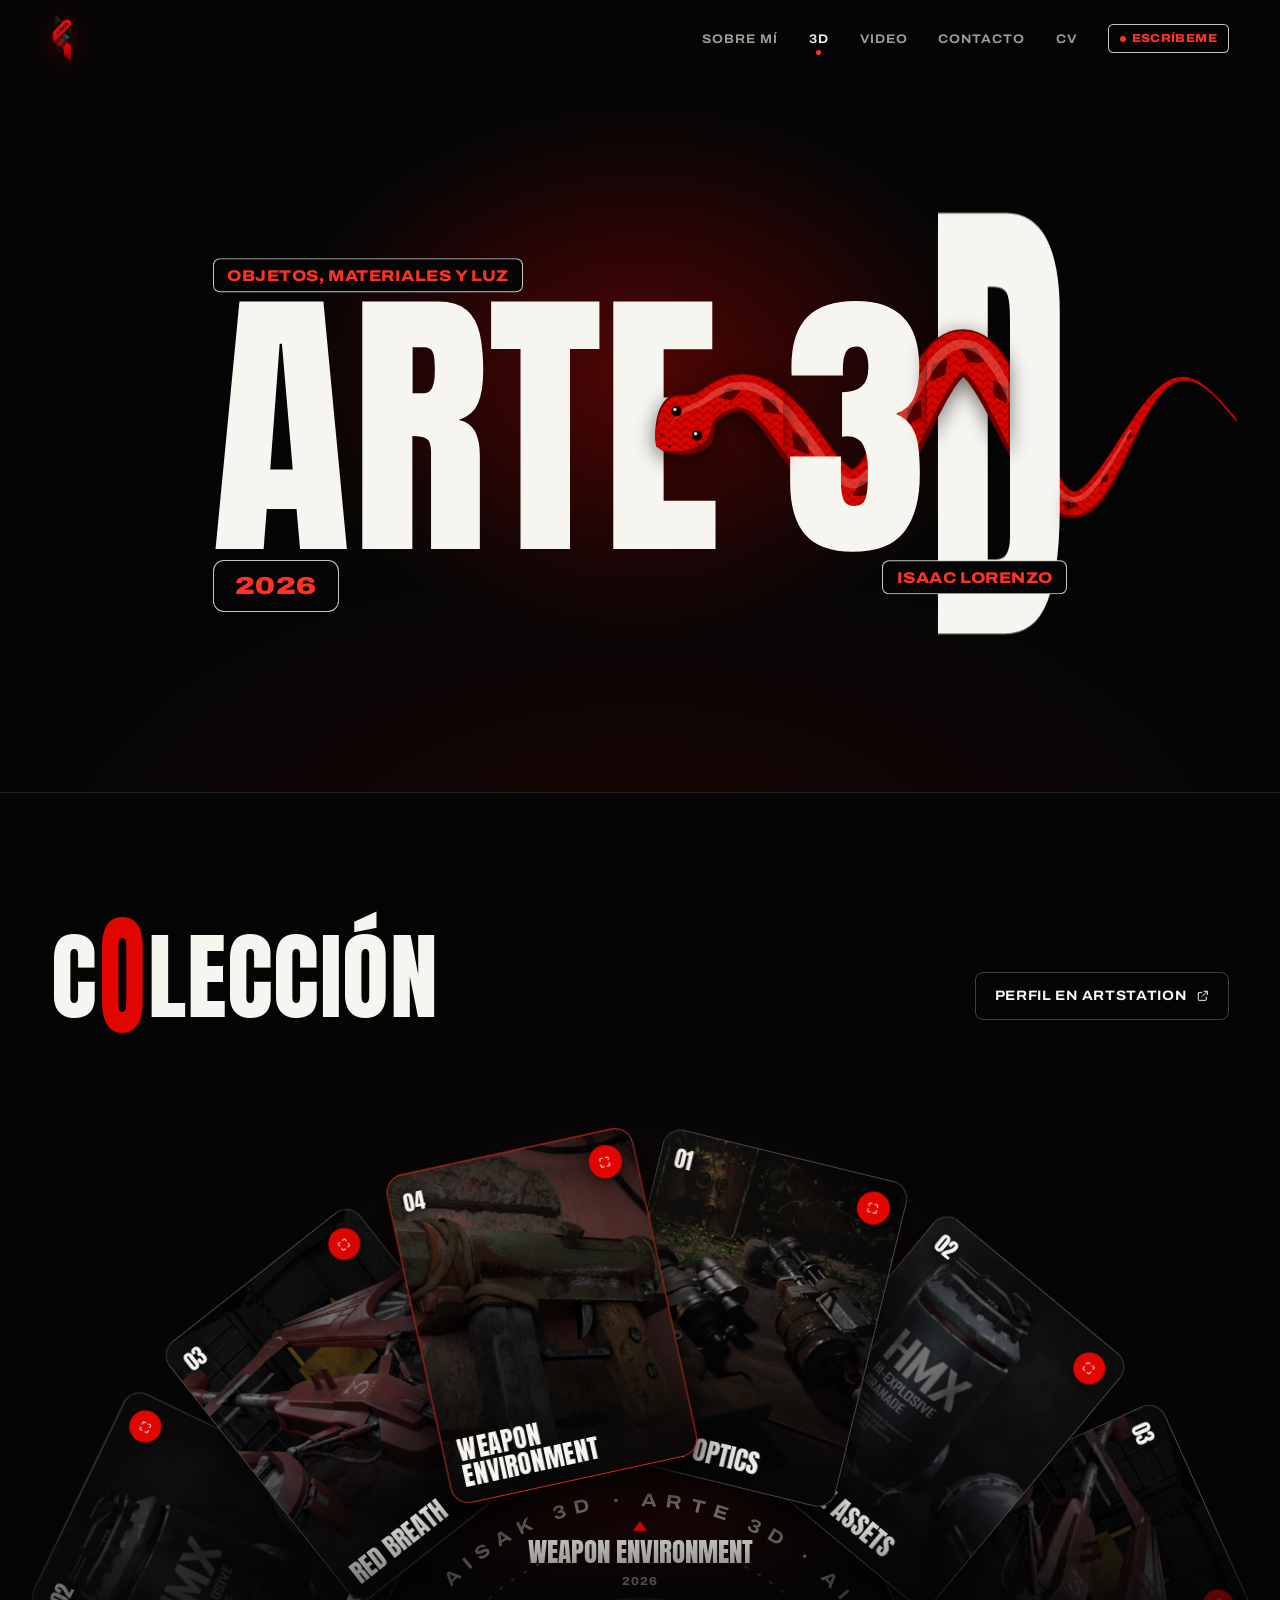
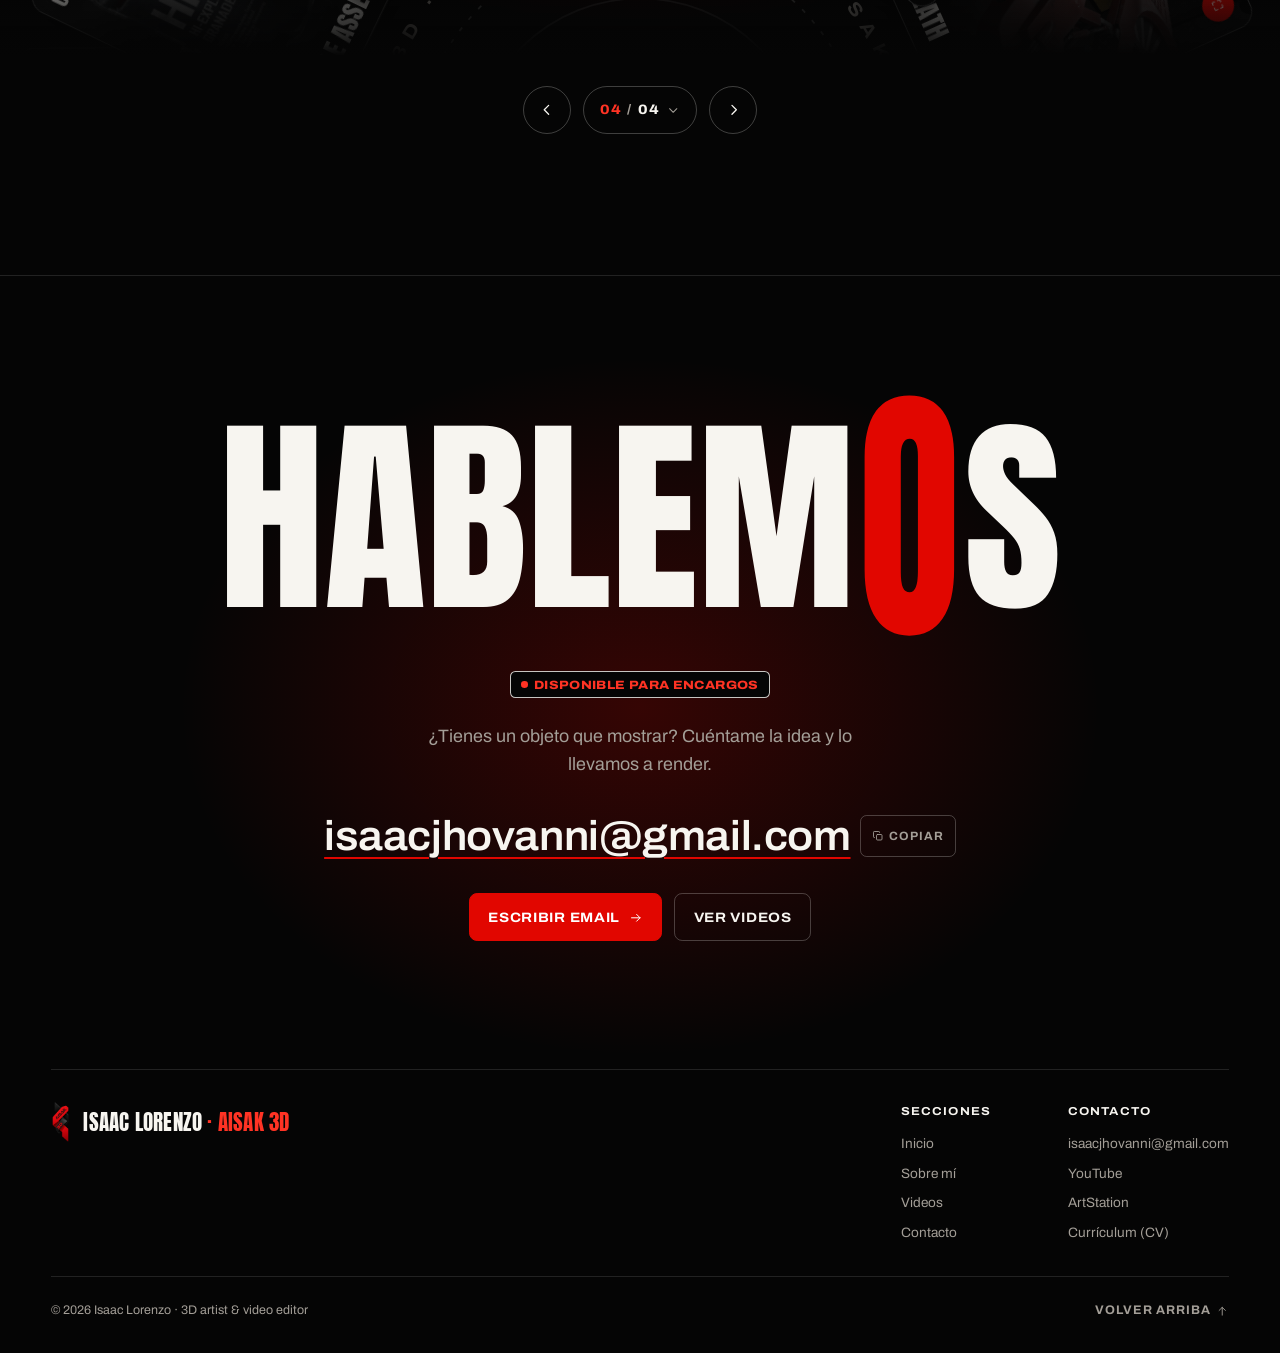
==== commit 1e91fa2a: "Añade el CV: enlace en el menú, botón en «Sobre mí» y visor - assets/cv/: PDF original para descarga" ====
--- a/3d.html
+++ b/3d.html
@@ -21,7 +21,7 @@
 <link rel="preconnect" href="https://fonts.gstatic.com" crossorigin />
 <link href="https://fonts.googleapis.com/css2?family=Anton&display=block" rel="stylesheet" />
 <link href="https://fonts.googleapis.com/css2?family=Archivo:wdth,wght@62..125,100..900&display=swap" rel="stylesheet" />
-<link rel="stylesheet" href="styles.css?v=11" />
+<link rel="stylesheet" href="styles.css?v=14" />
 </head>
 <body>
 
@@ -35,6 +35,7 @@
   <symbol id="i-close" viewBox="0 0 24 24"><path d="M6 6l12 12M18 6L6 18"/></symbol>
   <symbol id="i-prev" viewBox="0 0 24 24"><path d="M14.5 6l-6 6 6 6"/></symbol>
   <symbol id="i-next" viewBox="0 0 24 24"><path d="M9.5 6l6 6-6 6"/></symbol>
+  <symbol id="i-download" viewBox="0 0 24 24"><path d="M12 4v11M7 10l5 5 5-5M5 20h14"/></symbol>
   <symbol id="i-check" viewBox="0 0 24 24"><path d="M5 12.5l4.5 4.5L19 7.5"/></symbol>
 </svg>
 
@@ -50,6 +51,7 @@
       <li><a class="hdr__link is-active" href="3d.html" aria-current="page">3D</a></li>
       <li><a class="hdr__link" href="videos.html">Video</a></li>
       <li><a class="hdr__link" href="#contacto">Contacto</a></li>
+      <li><a class="hdr__link" href="assets/cv/isaac-lorenzo-cv.pdf" data-cv>CV</a></li>
       <li><a class="pill hdr__cta" href="#contacto"><span class="pill__dot" aria-hidden="true"></span>Escríbeme</a></li>
     </ul>
   </nav>
@@ -110,6 +112,7 @@
               <a href="mailto:isaacjhovanni@gmail.com">isaacjhovanni@gmail.com</a>
               <a href="https://www.youtube.com/@Ekko-Sound" target="_blank" rel="noopener">YouTube</a>
               <a href="https://www.artstation.com/isazz_jv" target="_blank" rel="noopener">ArtStation</a>
+              <a href="assets/cv/isaac-lorenzo-cv.pdf" data-cv>Currículum (CV)</a>
             </div>
           </div>
         </div>
@@ -123,7 +126,7 @@
 
 </main>
 
-<script src="assets/site.js?v=11" defer></script>
-<script src="assets/projects.js?v=11" defer></script>
+<script src="assets/site.js?v=14" defer></script>
+<script src="assets/projects.js?v=14" defer></script>
 </body>
 </html>
--- a/styles.css
+++ b/styles.css
@@ -439,6 +439,30 @@
 .step h3 { margin-top: .9rem; font-weight: 800; font-stretch: 112%; font-size: 1.05rem; letter-spacing: .03em; text-transform: uppercase; }
 .step p { margin-top: .5rem; color: var(--muted); font-size: .95rem; }
 
+/* ============ VISOR DEL CV ============ */
+.cvview {
+  position: fixed; inset: 0; width: 100%; height: 100%; max-width: none; max-height: none; margin: 0; padding: 0 0 clamp(1.5rem, 4vw, 3rem); border: 0;
+  overflow: auto; overscroll-behavior: contain; background: rgba(5, 5, 5, .97); color: var(--fg);
+}
+.cvview[open] { animation: viewerIn .4s var(--ease); }
+.cvview::backdrop { background: rgba(0, 0, 0, .7); }
+.cvview__bar {
+  position: sticky; top: 0; z-index: 2; display: flex; align-items: center; justify-content: space-between; gap: 1rem;
+  padding: .9rem var(--gutter); border-bottom: 1px solid var(--line); background: rgba(5, 5, 5, .92);
+  -webkit-backdrop-filter: blur(12px); backdrop-filter: blur(12px);
+}
+.cvview__title { font-family: var(--f-display); font-weight: 400; font-size: clamp(1.6rem, 1.2rem + 1.5vw, 2.4rem); line-height: 1; text-transform: uppercase; }
+.cvview__title .tall { scale: 1 1.3; }
+.cvview__actions { display: flex; align-items: center; gap: .6rem; }
+.cvview .cvview__close { position: static; flex: none; } /* el cierre del visor de proyectos es fijo en móvil; aquí no */
+.cvview__actions .btn { min-height: 2.9rem; padding: .7em 1.1em; }
+.cvview__page { width: min(100% - 2 * var(--gutter), 52rem); margin: clamp(1.25rem, 3vw, 2.25rem) auto 0; }
+.cvview__page img { width: 100%; height: auto; border-radius: 10px; box-shadow: 0 30px 70px rgba(0, 0, 0, .65), 0 4px 14px rgba(0, 0, 0, .5); }
+@media (max-width: 560px) {
+  .cvview__long { display: none; }
+  .cvview__page { width: calc(100% - 1.5rem); }
+}
+
 /* ============ CONTACTO + FOOTER ============ */
 .contact { position: relative; overflow: hidden; padding: clamp(5.5rem, 12vw, 10rem) var(--gutter) 2rem; border-top: 1px solid var(--line); isolation: isolate; }
 .contact::before { content: ''; position: absolute; inset: 0; z-index: -1; background: radial-gradient(50% 45% at 50% 40%, rgba(225, 6, 0, .22), transparent 72%); pointer-events: none; }
